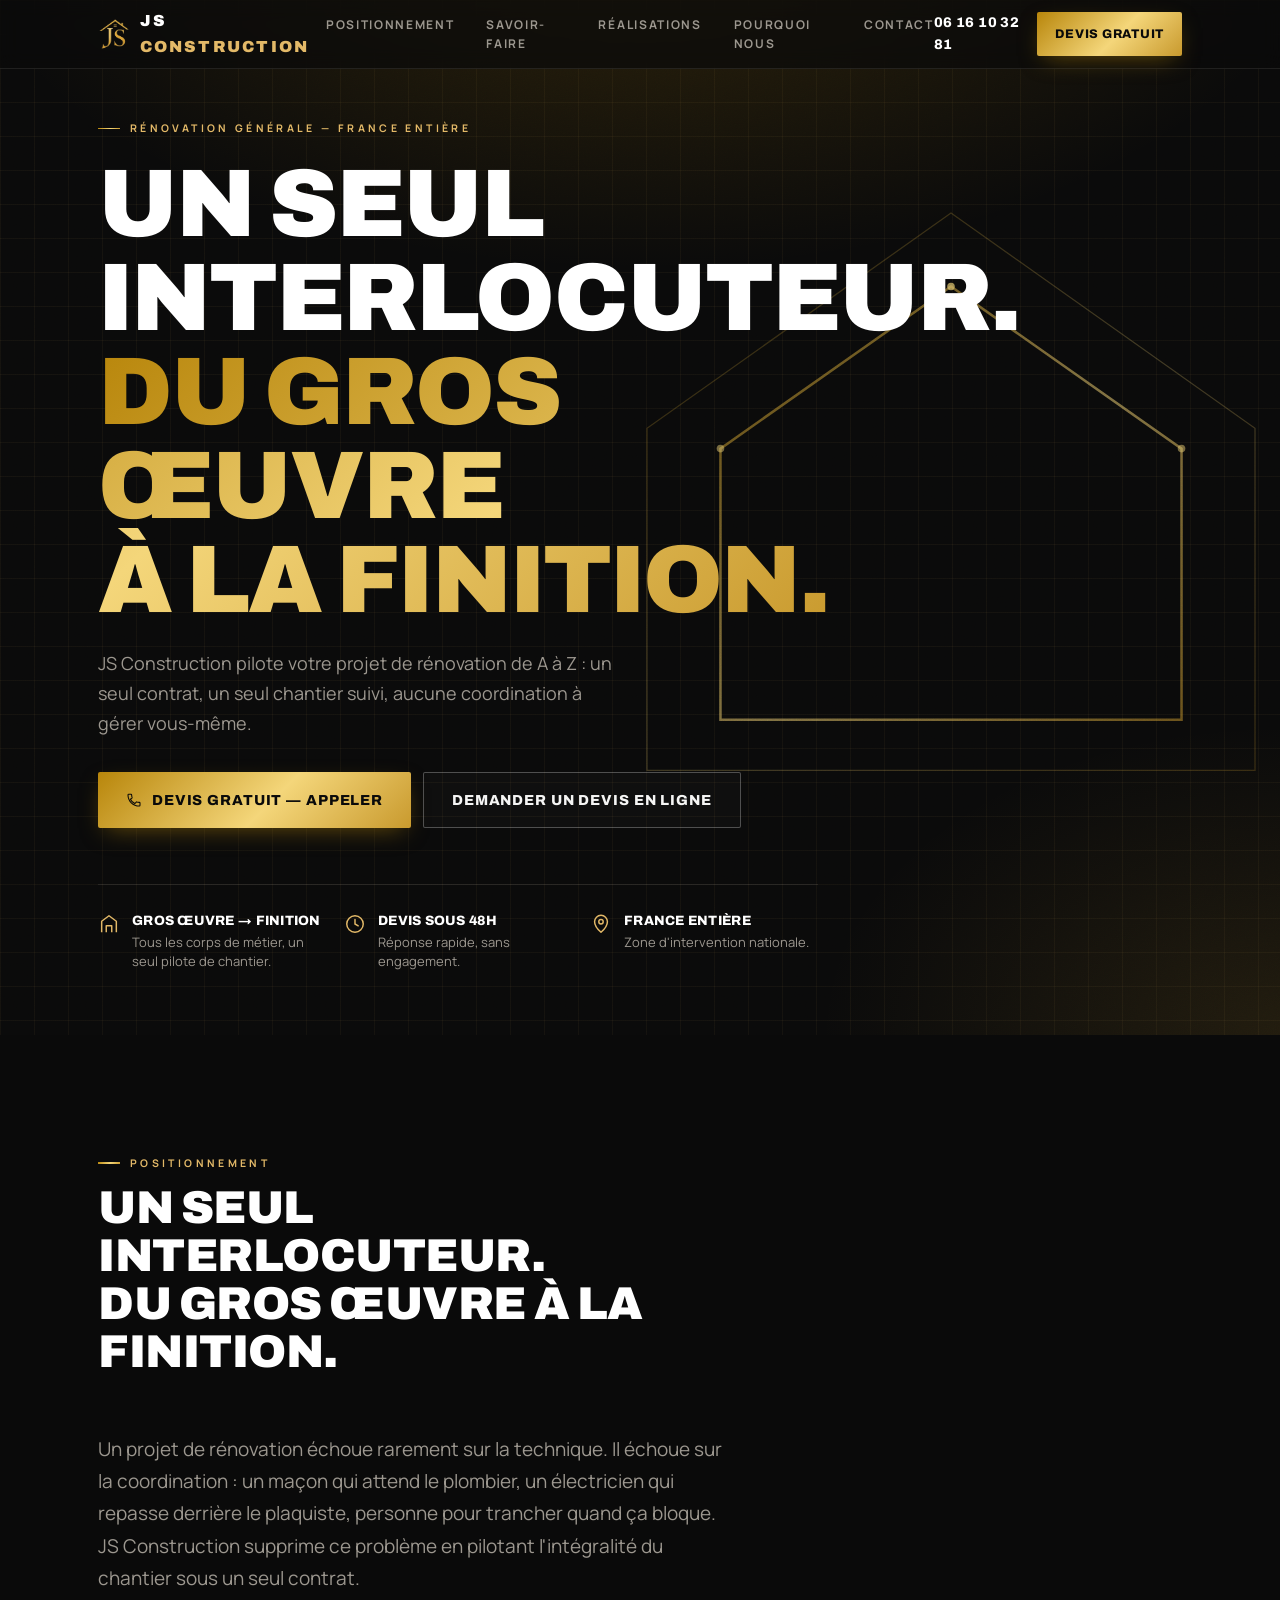
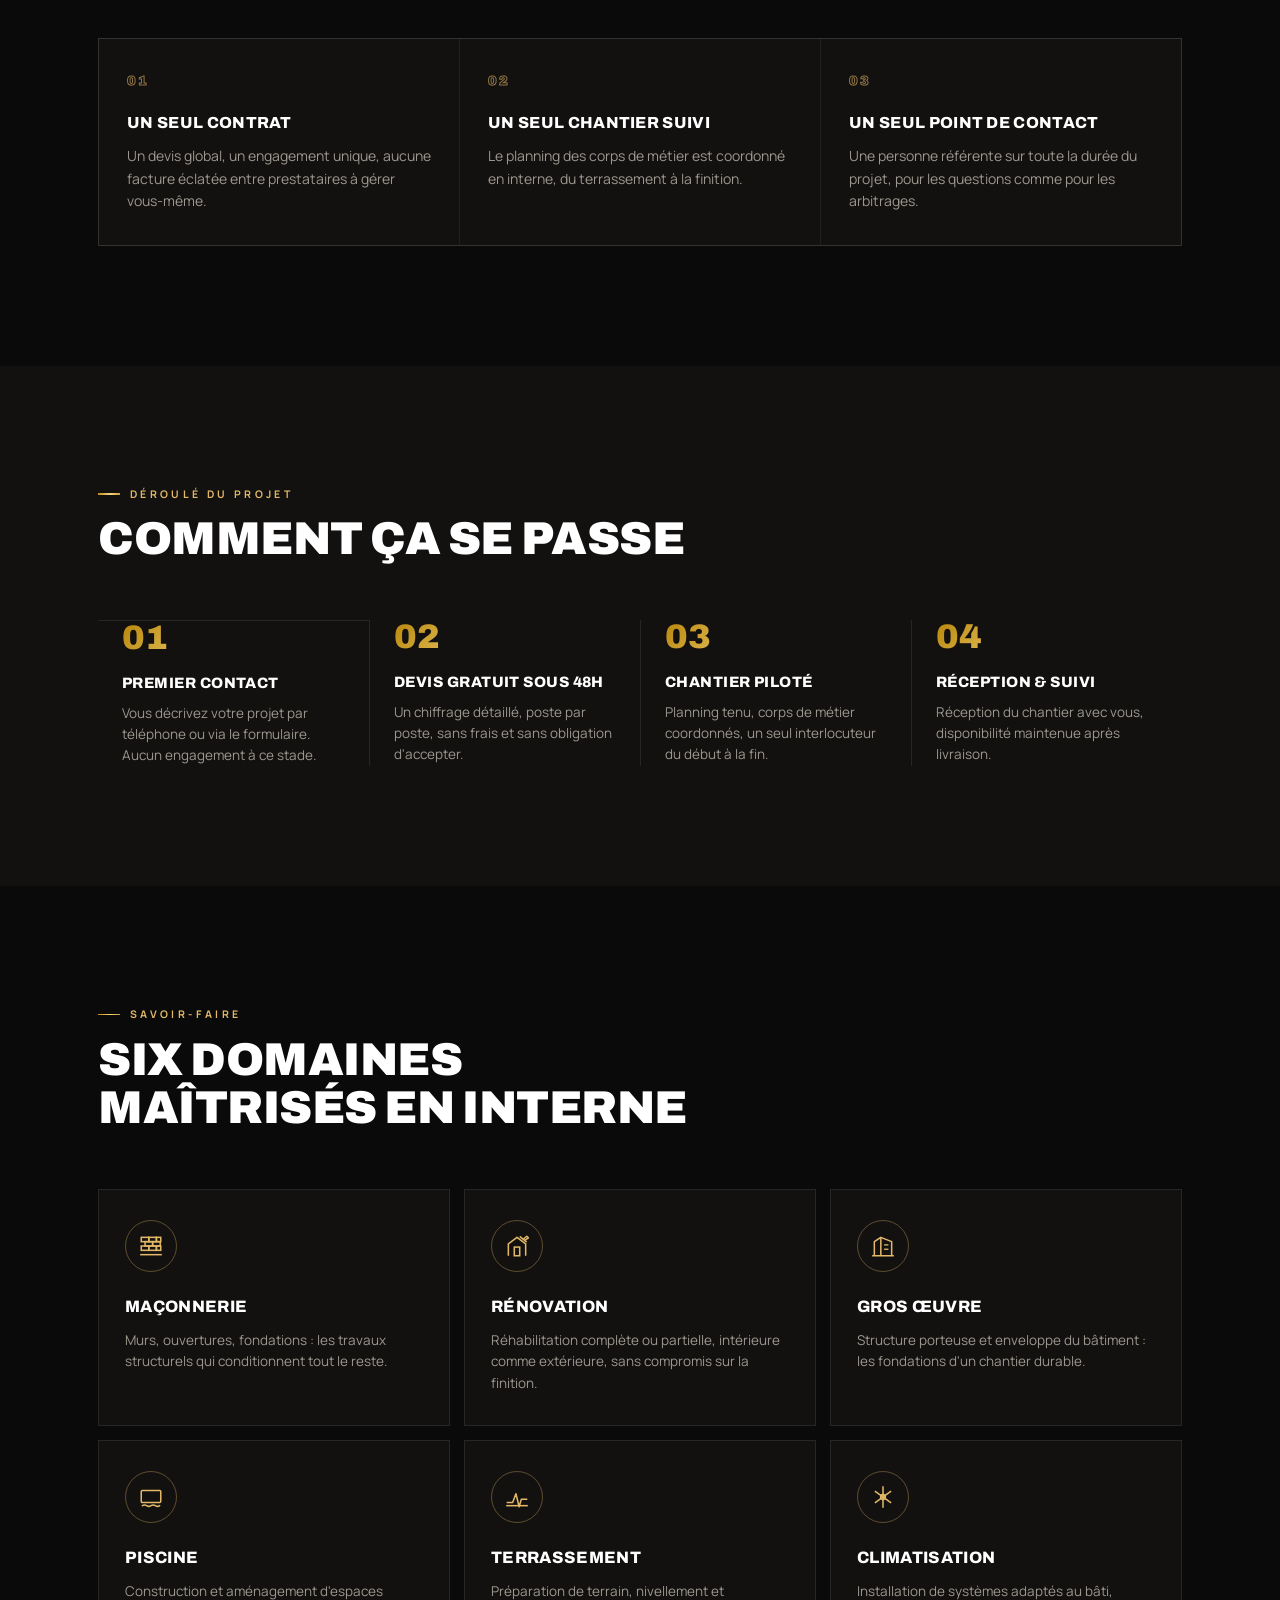
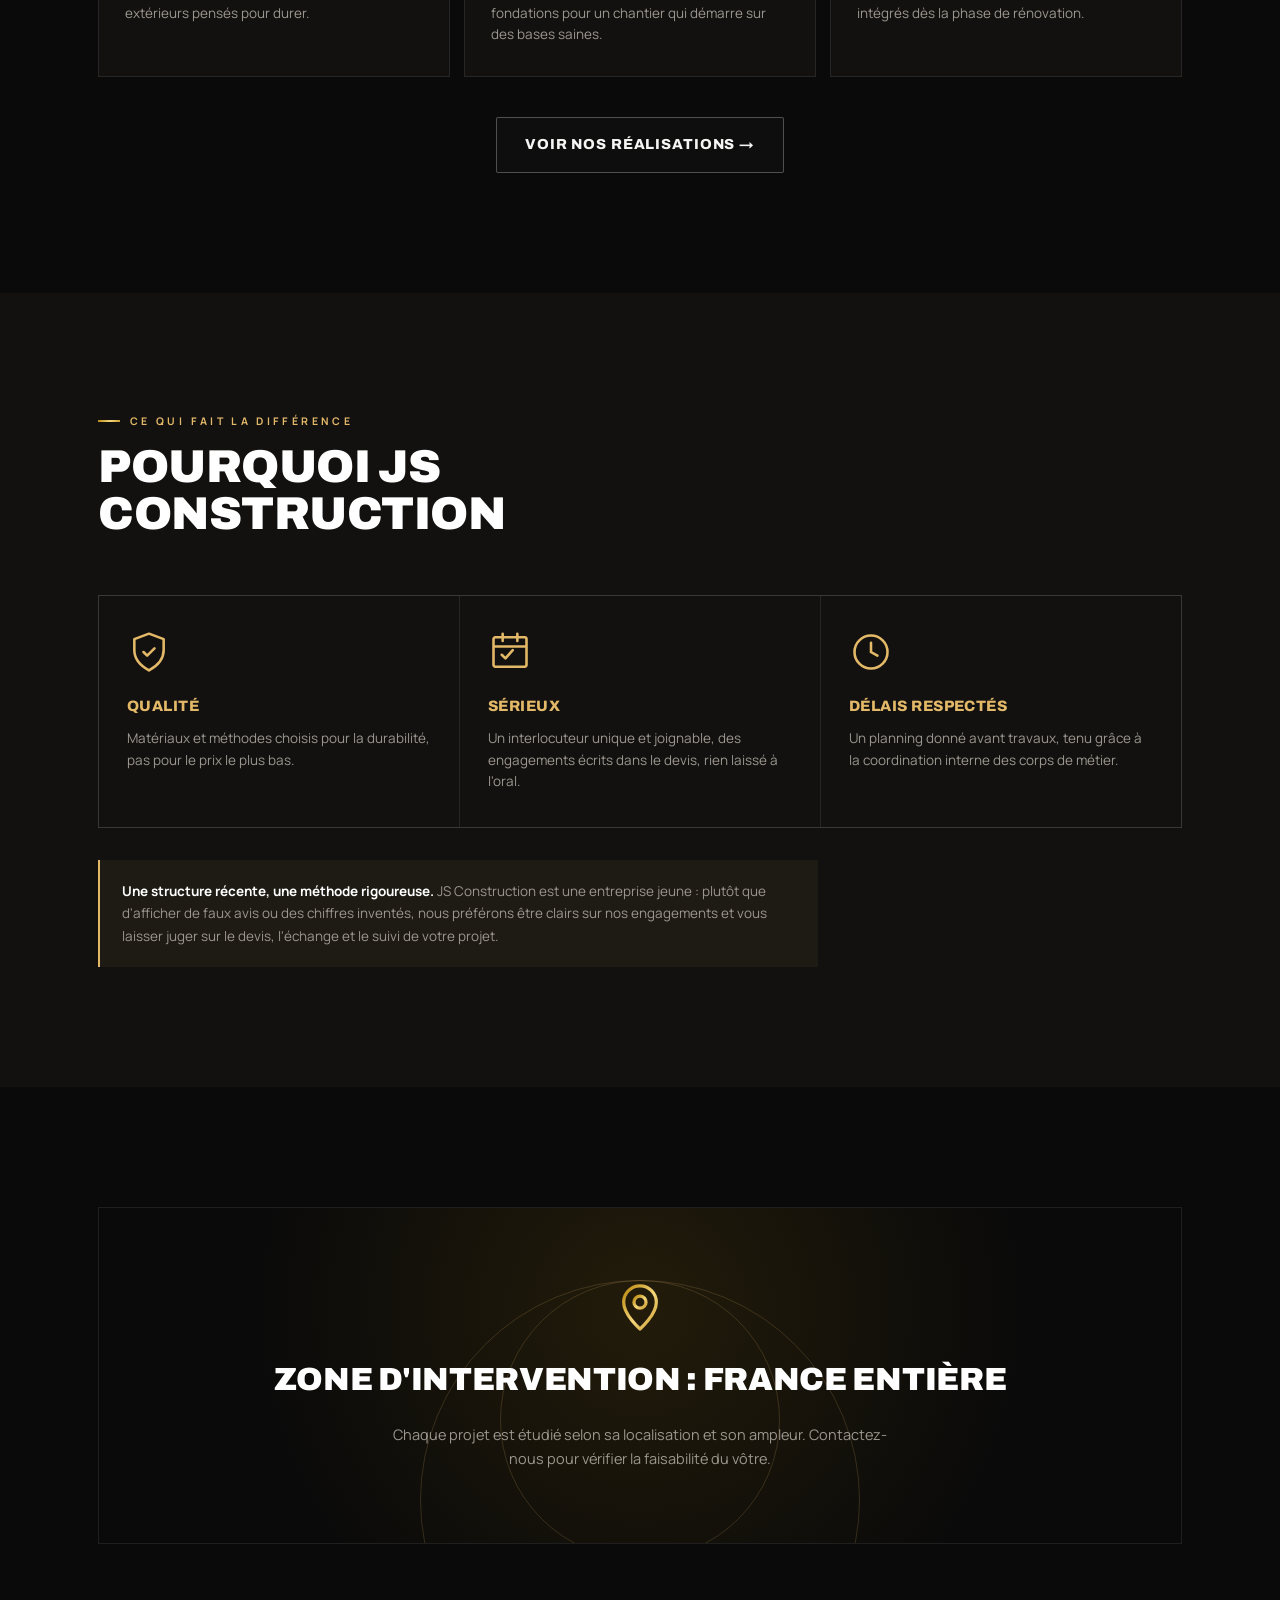
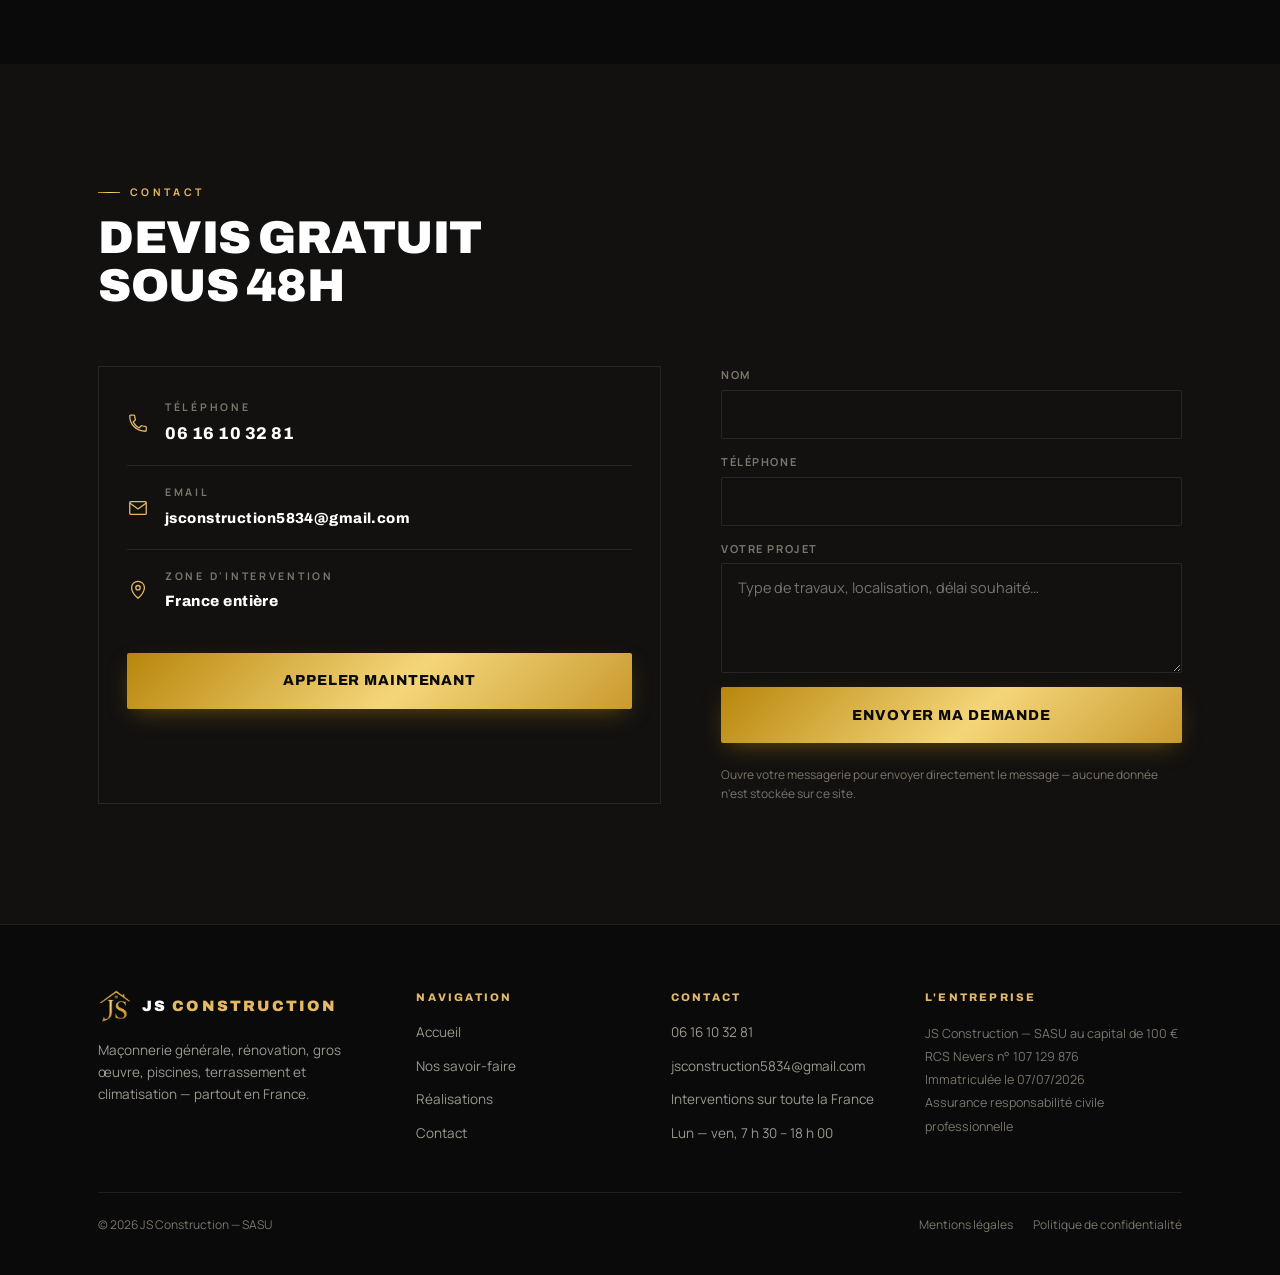
==== index.html @ 39d1bb4d "Landing page JS Construction (accueil, réalisations, mentions légales, confidentialité)" ====
<!DOCTYPE html>
<html lang="fr">
<head>
<meta charset="UTF-8">
<meta name="viewport" content="width=device-width, initial-scale=1, viewport-fit=cover">
<title>JS Construction — Un seul interlocuteur, du gros œuvre à la finition</title>
<meta name="description" content="JS Construction pilote votre projet de rénovation de A à Z : maçonnerie, gros œuvre, piscine, terrassement, climatisation. Devis gratuit, intervention partout en France.">
<link rel="icon" type="image/png" href="assets/logo.png">
<link rel="preconnect" href="https://fonts.googleapis.com">
<link rel="preconnect" href="https://fonts.gstatic.com" crossorigin>
<link href="https://fonts.googleapis.com/css2?family=Archivo:wght@500;600;700;800;900&family=Manrope:wght@400;500;600;700&display=swap" rel="stylesheet">
<link rel="stylesheet" href="assets/site.css">
<style>
/* ===== Hero ===== */
.hero{
  position:relative;
  min-height:100svh;
  display:flex;flex-direction:column;justify-content:center;
  padding-top:120px;padding-bottom:64px;
  overflow:hidden;
}
.hero::before{
  content:"";position:absolute;inset:0;
  background:
    radial-gradient(ellipse 90% 60% at 50% -10%, rgba(184,134,11,.22), transparent 60%),
    radial-gradient(ellipse 60% 50% at 100% 100%, rgba(201,154,46,.12), transparent 60%);
  pointer-events:none;
}
.hero-mark{
  position:absolute;top:50%;right:-8%;transform:translateY(-50%);
  width:640px;max-width:80vw;opacity:.9;pointer-events:none;
}
@media(min-width:1024px){.hero-mark{right:-4%;width:760px}}
.hero-content{position:relative;z-index:2}
.hero .eyebrow{margin-bottom:20px}
.hero h1{
  font-weight:900;
  font-size:clamp(38px,9.2vw,96px);
  line-height:.98;
  letter-spacing:-.02em;
  text-transform:uppercase;
  color:#fff;
  text-wrap:balance;
  max-width:820px;
}
.hero p.sub{
  margin-top:22px;max-width:520px;
  font-size:clamp(15px,2vw,18px);color:var(--muted);line-height:1.65;
}
.hero-ctas{display:flex;flex-direction:column;gap:12px;margin-top:34px;max-width:340px}
@media(min-width:560px){.hero-ctas{flex-direction:row;max-width:none}}
.trust-strip{
  margin-top:56px;display:grid;grid-template-columns:1fr;gap:18px;
  border-top:1px solid var(--line);padding-top:26px;max-width:720px;
}
@media(min-width:640px){.trust-strip{grid-template-columns:repeat(3,1fr)}}
.trust-item{display:flex;align-items:flex-start;gap:12px}
.trust-item svg{flex-shrink:0;width:22px;height:22px;margin-top:2px}
.trust-item div{font-size:13px;color:var(--muted);line-height:1.45}
.trust-item strong{display:block;font-family:'Archivo',sans-serif;font-size:13.5px;font-weight:800;letter-spacing:.02em;color:#fff;margin-bottom:2px;text-transform:uppercase}

/* ===== Positionnement ===== */
.pillars{display:grid;grid-template-columns:1fr;gap:1px;background:var(--line);border:1px solid var(--line)}
@media(min-width:800px){.pillars{grid-template-columns:repeat(3,1fr)}}
.pillar{background:var(--panel);padding:32px 28px}
.pillar .num{
  font-family:'Archivo',sans-serif;font-weight:900;font-size:13px;letter-spacing:.16em;
  color:transparent;-webkit-text-stroke:1px rgba(227,185,104,.6);margin-bottom:18px;display:block;
}
.pillar h3{font-size:16px;font-weight:800;letter-spacing:.02em;text-transform:uppercase;color:#fff;margin-bottom:10px}
.pillar p{font-size:14px;color:var(--muted);line-height:1.6}
.lede{font-size:clamp(16px,2.1vw,19px);color:var(--muted);max-width:640px;line-height:1.7;margin-bottom:44px}

/* ===== Process ===== */
.process{position:relative}
.process-list{display:grid;grid-template-columns:1fr;gap:0}
@media(min-width:900px){.process-list{grid-template-columns:repeat(4,1fr);gap:0}}
.process-step{
  position:relative;padding:28px 24px 28px 0;border-top:1px solid var(--line);
}
.process-step:first-child{border-top:1px solid var(--line)}
@media(min-width:900px){
  .process-step{border-top:none;border-left:1px solid var(--line);padding:0 24px}
  .process-step:first-child{border-left:none}
}
.process-step .step-num{
  font-family:'Archivo',sans-serif;font-weight:900;font-size:34px;
  background:var(--gradient-gold);-webkit-background-clip:text;background-clip:text;color:transparent;
  line-height:1;margin-bottom:16px;display:block;
}
.process-step h3{font-size:15px;font-weight:800;text-transform:uppercase;letter-spacing:.03em;color:#fff;margin-bottom:8px}
.process-step p{font-size:13.5px;color:var(--muted);line-height:1.55}

/* ===== Savoir-faire cards ===== */
.grid-sf{display:grid;grid-template-columns:1fr;gap:14px}
@media(min-width:640px){.grid-sf{grid-template-columns:repeat(2,1fr)}}
@media(min-width:1024px){.grid-sf{grid-template-columns:repeat(3,1fr)}}
.card-sf{
  background:var(--panel);border:1px solid var(--line);padding:30px 26px;
  transition:border-color .25s ease, transform .25s ease, background .25s ease;
}
.card-sf:hover{border-color:rgba(227,185,104,.45);background:var(--panel-2);transform:translateY(-3px)}
.card-sf .icon-wrap{
  width:52px;height:52px;border:1px solid rgba(227,185,104,.35);border-radius:50%;
  display:flex;align-items:center;justify-content:center;margin-bottom:22px;
}
.card-sf svg{width:26px;height:26px}
.card-sf h3{font-size:16.5px;font-weight:800;letter-spacing:.02em;text-transform:uppercase;color:#fff;margin-bottom:10px}
.card-sf p{font-size:13.5px;color:var(--muted);line-height:1.6}

/* ===== Réassurance ===== */
.reasons{display:grid;grid-template-columns:1fr;gap:1px;background:var(--line);border:1px solid var(--line)}
@media(min-width:760px){.reasons{grid-template-columns:repeat(3,1fr)}}
.reason{background:var(--panel);padding:34px 28px}
.reason .icon-wrap{width:44px;height:44px;margin-bottom:20px}
.reason svg{width:100%;height:100%}
.reason h3{font-size:15px;font-weight:800;letter-spacing:.03em;text-transform:uppercase;color:var(--gold-accent);margin-bottom:10px}
.reason p{font-size:13.5px;color:var(--muted);line-height:1.6}
.honesty-note{
  margin-top:32px;padding:20px 22px;border-left:2px solid var(--gold-accent);
  background:rgba(227,185,104,.05);font-size:13.5px;color:var(--muted);line-height:1.65;max-width:720px;
}
.honesty-note strong{color:#fff}

/* ===== Zone d'intervention ===== */
.zone{
  position:relative;border:1px solid var(--line);padding:48px 28px;text-align:center;
  display:flex;flex-direction:column;align-items:center;gap:18px;overflow:hidden;
}
@media(min-width:1024px){.zone{padding:72px 40px}}
.zone::before{
  content:"";position:absolute;inset:0;
  background:radial-gradient(circle at 50% 30%, rgba(184,134,11,.14), transparent 65%);
  pointer-events:none;
}
.zone-pin{position:relative;z-index:1;width:56px;height:56px}
.zone h3{
  position:relative;z-index:1;
  font-weight:900;font-size:clamp(22px,3.6vw,32px);text-transform:uppercase;letter-spacing:-.01em;color:#fff;
}
.zone p{position:relative;z-index:1;max-width:520px;color:var(--muted);font-size:14.5px;line-height:1.65}
.zone-ring{position:absolute;border:1px solid rgba(227,185,104,.18);border-radius:50%;pointer-events:none}

/* ===== Contact ===== */
.contact-wrap{display:grid;grid-template-columns:1fr;gap:40px}
@media(min-width:960px){.contact-wrap{grid-template-columns:1.1fr .9fr;gap:60px}}
.contact-card{background:var(--panel);border:1px solid var(--line);padding:32px 28px}
.contact-card .row{display:flex;align-items:center;gap:16px;padding:18px 0;border-top:1px solid var(--line)}
.contact-card .row:first-child{border-top:none;padding-top:0}
.contact-card .row svg{width:22px;height:22px;flex-shrink:0}
.contact-card .row .label{font-size:10.5px;font-weight:700;letter-spacing:.26em;text-transform:uppercase;color:var(--muted-2);margin-bottom:4px}
.contact-card .row .value{font-family:'Archivo',sans-serif;font-size:17px;font-weight:800;letter-spacing:.03em;color:#fff}
.contact-card .btn{margin-top:22px}

form.devis{display:flex;flex-direction:column;gap:14px}
form.devis label{font-size:11px;font-weight:700;letter-spacing:.14em;text-transform:uppercase;color:var(--muted-2);margin-bottom:6px;display:block}
form.devis input,form.devis textarea{
  width:100%;background:var(--panel);border:1px solid var(--line);color:#fff;
  padding:14px 16px;font-family:'Manrope',sans-serif;font-size:14.5px;border-radius:var(--radius);
  transition:border-color .2s ease;
}
form.devis input:focus,form.devis textarea:focus{outline:none;border-color:var(--gold-accent)}
form.devis textarea{resize:vertical;min-height:110px}
form.devis .field{display:flex;flex-direction:column}
.form-note{font-size:12px;color:var(--muted-2);margin-top:8px}

</style>
</head>
<body>

<!-- ===== Header ===== -->
<header>
  <div class="container header-inner">
    <a href="#accueil" class="brand">
      <img src="assets/logo.png" alt="Logo JS Construction">
      <span class="brand-word">JS <span>CONSTRUCTION</span></span>
    </a>
    <nav class="desktop-nav">
      <a href="#positionnement">Positionnement</a>
      <a href="#savoir-faire">Savoir-faire</a>
      <a href="realisations.html">Réalisations</a>
      <a href="#pourquoi">Pourquoi nous</a>
      <a href="#contact">Contact</a>
    </nav>
    <div class="header-cta">
      <a class="phone" href="tel:+33616103281">06 16 10 32 81</a>
      <a class="btn btn-primary" href="#contact">Devis gratuit</a>
    </div>
  </div>
</header>

<!-- ===== Hero ===== -->
<section class="hero blueprint-grid grain" id="accueil">
  <svg class="hero-mark" viewBox="0 0 600 600" fill="none" xmlns="http://www.w3.org/2000/svg" aria-hidden="true">
    <defs>
      <linearGradient id="heroGoldLine" x1="0" y1="0" x2="1" y2="1">
        <stop offset="0%" stop-color="#B8860B"/>
        <stop offset="55%" stop-color="#F4D67A"/>
        <stop offset="100%" stop-color="#C99A2E"/>
      </linearGradient>
    </defs>
    <path d="M300 118 L482 246 L482 460 L118 460 L118 246 Z" stroke="url(#heroGoldLine)" stroke-width="2" opacity=".55"/>
    <path d="M300 60 L540 230 L540 500 L60 500 L60 230 Z" stroke="url(#heroGoldLine)" stroke-width="1" opacity=".25"/>
    <line x1="300" y1="118" x2="300" y2="60" stroke="url(#heroGoldLine)" stroke-width="1" opacity=".3"/>
    <circle cx="300" cy="118" r="3" fill="#F4D67A" opacity=".7"/>
    <circle cx="482" cy="246" r="3" fill="#F4D67A" opacity=".5"/>
    <circle cx="118" cy="246" r="3" fill="#F4D67A" opacity=".5"/>
  </svg>

  <div class="container hero-content">
    <div class="eyebrow" data-reveal>Rénovation générale — France entière</div>
    <h1 data-reveal>Un seul<br>interlocuteur.<br><span class="gold-text">Du gros œuvre<br>à la finition.</span></h1>
    <p class="sub" data-reveal>JS Construction pilote votre projet de rénovation de A à Z : un seul contrat, un seul chantier suivi, aucune coordination à gérer vous-même.</p>

    <div class="hero-ctas" data-reveal>
      <a href="tel:+33616103281" class="btn btn-primary">
        <svg width="16" height="16" viewBox="0 0 24 24" fill="none"><path d="M6.6 10.8c1.4 2.8 3.8 5.2 6.6 6.6l2.2-2.2c.3-.3.7-.4 1-.2 1.1.4 2.3.6 3.6.6.6 0 1 .4 1 1V20c0 .6-.4 1-1 1C10.4 21 3 13.6 3 4.5c0-.6.4-1 1-1h3.5c.6 0 1 .4 1 1 0 1.3.2 2.5.6 3.6.1.4 0 .8-.2 1L6.6 10.8Z" stroke="#0A0A0A" stroke-width="1.6" stroke-linejoin="round"/></svg>
        Devis gratuit — Appeler
      </a>
      <a href="#contact" class="btn btn-outline">Demander un devis en ligne</a>
    </div>

    <div class="trust-strip">
      <div class="trust-item" data-reveal>
        <svg viewBox="0 0 24 24" fill="none"><path d="M4 21V9l8-6 8 6v12" stroke="#E3B968" stroke-width="1.6" stroke-linejoin="round"/><path d="M9 21v-7h6v7" stroke="#E3B968" stroke-width="1.6" stroke-linejoin="round"/></svg>
        <div><strong>Gros œuvre → finition</strong>Tous les corps de métier, un seul pilote de chantier.</div>
      </div>
      <div class="trust-item" data-reveal>
        <svg viewBox="0 0 24 24" fill="none"><circle cx="12" cy="12" r="9" stroke="#E3B968" stroke-width="1.6"/><path d="M12 7v5l3.5 2" stroke="#E3B968" stroke-width="1.6" stroke-linecap="round"/></svg>
        <div><strong>Devis sous 48h</strong>Réponse rapide, sans engagement.</div>
      </div>
      <div class="trust-item" data-reveal>
        <svg viewBox="0 0 24 24" fill="none"><path d="M12 21s7-6.1 7-11.5A7 7 0 0 0 5 9.5C5 14.9 12 21 12 21Z" stroke="#E3B968" stroke-width="1.6" stroke-linejoin="round"/><circle cx="12" cy="9.5" r="2.4" stroke="#E3B968" stroke-width="1.6"/></svg>
        <div><strong>France entière</strong>Zone d'intervention nationale.</div>
      </div>
    </div>
  </div>
</section>

<!-- ===== Positionnement ===== -->
<section class="section" id="positionnement">
  <div class="container">
    <div class="section-head" data-reveal>
      <div class="eyebrow">Positionnement</div>
      <h2>Un seul interlocuteur.<br>Du gros œuvre à la finition.</h2>
    </div>
    <p class="lede" data-reveal>Un projet de rénovation échoue rarement sur la technique. Il échoue sur la coordination : un maçon qui attend le plombier, un électricien qui repasse derrière le plaquiste, personne pour trancher quand ça bloque. JS Construction supprime ce problème en pilotant l'intégralité du chantier sous un seul contrat.</p>

    <div class="pillars" data-reveal>
      <div class="pillar">
        <span class="num">01</span>
        <h3>Un seul contrat</h3>
        <p>Un devis global, un engagement unique, aucune facture éclatée entre prestataires à gérer vous-même.</p>
      </div>
      <div class="pillar">
        <span class="num">02</span>
        <h3>Un seul chantier suivi</h3>
        <p>Le planning des corps de métier est coordonné en interne, du terrassement à la finition.</p>
      </div>
      <div class="pillar">
        <span class="num">03</span>
        <h3>Un seul point de contact</h3>
        <p>Une personne référente sur toute la durée du projet, pour les questions comme pour les arbitrages.</p>
      </div>
    </div>
  </div>
</section>

<!-- ===== Process ===== -->
<section class="section section-alt process" id="process">
  <div class="container">
    <div class="section-head" data-reveal>
      <div class="eyebrow">Déroulé du projet</div>
      <h2>Comment ça se passe</h2>
    </div>

    <div class="process-list">
      <div class="process-step" data-reveal>
        <span class="step-num">01</span>
        <h3>Premier contact</h3>
        <p>Vous décrivez votre projet par téléphone ou via le formulaire. Aucun engagement à ce stade.</p>
      </div>
      <div class="process-step" data-reveal>
        <span class="step-num">02</span>
        <h3>Devis gratuit sous 48h</h3>
        <p>Un chiffrage détaillé, poste par poste, sans frais et sans obligation d'accepter.</p>
      </div>
      <div class="process-step" data-reveal>
        <span class="step-num">03</span>
        <h3>Chantier piloté</h3>
        <p>Planning tenu, corps de métier coordonnés, un seul interlocuteur du début à la fin.</p>
      </div>
      <div class="process-step" data-reveal>
        <span class="step-num">04</span>
        <h3>Réception & suivi</h3>
        <p>Réception du chantier avec vous, disponibilité maintenue après livraison.</p>
      </div>
    </div>
  </div>
</section>

<!-- ===== Savoir-faire ===== -->
<section class="section" id="savoir-faire">
  <div class="container">
    <div class="section-head" data-reveal>
      <div class="eyebrow">Savoir-faire</div>
      <h2>Six domaines maîtrisés en interne</h2>
    </div>

    <div class="grid-sf">
      <div class="card-sf" data-reveal>
        <div class="icon-wrap">
          <svg viewBox="0 0 24 24" fill="none"><rect x="3" y="4" width="7" height="4" stroke="#E3B968" stroke-width="1.4"/><rect x="10" y="4" width="7" height="4" stroke="#E3B968" stroke-width="1.4"/><rect x="17" y="4" width="4" height="4" stroke="#E3B968" stroke-width="1.4"/><rect x="6.5" y="8" width="7" height="4" stroke="#E3B968" stroke-width="1.4"/><rect x="13.5" y="8" width="7" height="4" stroke="#E3B968" stroke-width="1.4"/><rect x="3" y="12" width="7" height="4" stroke="#E3B968" stroke-width="1.4"/><rect x="10" y="12" width="7" height="4" stroke="#E3B968" stroke-width="1.4"/><rect x="17" y="12" width="4" height="4" stroke="#E3B968" stroke-width="1.4"/><line x1="2" y1="20" x2="22" y2="20" stroke="#E3B968" stroke-width="1.4"/></svg>
        </div>
        <h3>Maçonnerie</h3>
        <p>Murs, ouvertures, fondations : les travaux structurels qui conditionnent tout le reste.</p>
      </div>

      <div class="card-sf" data-reveal>
        <div class="icon-wrap">
          <svg viewBox="0 0 24 24" fill="none"><path d="M4 21V10l8-6 8 6v11" stroke="#E3B968" stroke-width="1.4" stroke-linejoin="round"/><path d="M15 3.5 20.5 8" stroke="#E3B968" stroke-width="1.4" stroke-linecap="round"/><path d="M18 5.5 21 3l1.5 1.5-3 2" stroke="#E3B968" stroke-width="1.4" stroke-linejoin="round"/><rect x="9.5" y="13" width="5" height="8" stroke="#E3B968" stroke-width="1.4"/></svg>
        </div>
        <h3>Rénovation</h3>
        <p>Réhabilitation complète ou partielle, intérieure comme extérieure, sans compromis sur la finition.</p>
      </div>

      <div class="card-sf" data-reveal>
        <div class="icon-wrap">
          <svg viewBox="0 0 24 24" fill="none"><path d="M4 21V8l6-4 10 4v13" stroke="#E3B968" stroke-width="1.4" stroke-linejoin="round"/><line x1="10" y1="4" x2="10" y2="21" stroke="#E3B968" stroke-width="1.4"/><line x1="2" y1="21" x2="22" y2="21" stroke="#E3B968" stroke-width="1.4"/><line x1="13" y1="11" x2="17" y2="11" stroke="#E3B968" stroke-width="1.2"/><line x1="13" y1="15" x2="17" y2="15" stroke="#E3B968" stroke-width="1.2"/></svg>
        </div>
        <h3>Gros œuvre</h3>
        <p>Structure porteuse et enveloppe du bâtiment : les fondations d'un chantier durable.</p>
      </div>

      <div class="card-sf" data-reveal>
        <div class="icon-wrap">
          <svg viewBox="0 0 24 24" fill="none"><rect x="3" y="6" width="18" height="11" rx="1" stroke="#E3B968" stroke-width="1.4"/><path d="M4 20c1.5-1 2.5-1 4 0s2.5 1 4 0 2.5-1 4 0 2.5 1 4 0" stroke="#E3B968" stroke-width="1.4" stroke-linecap="round"/></svg>
        </div>
        <h3>Piscine</h3>
        <p>Construction et aménagement d'espaces extérieurs pensés pour durer.</p>
      </div>

      <div class="card-sf" data-reveal>
        <div class="icon-wrap">
          <svg viewBox="0 0 24 24" fill="none"><path d="M3 17h5l3-8 3 12 2-7h5" stroke="#E3B968" stroke-width="1.4" stroke-linejoin="round" stroke-linecap="round"/><line x1="2" y1="20" x2="22" y2="20" stroke="#E3B968" stroke-width="1.4"/></svg>
        </div>
        <h3>Terrassement</h3>
        <p>Préparation de terrain, nivellement et fondations pour un chantier qui démarre sur des bases saines.</p>
      </div>

      <div class="card-sf" data-reveal>
        <div class="icon-wrap">
          <svg viewBox="0 0 24 24" fill="none"><line x1="12" y1="2" x2="12" y2="22" stroke="#E3B968" stroke-width="1.4"/><line x1="4.5" y1="6.5" x2="19.5" y2="17.5" stroke="#E3B968" stroke-width="1.4"/><line x1="19.5" y1="6.5" x2="4.5" y2="17.5" stroke="#E3B968" stroke-width="1.4"/><circle cx="12" cy="12" r="2.2" stroke="#E3B968" stroke-width="1.4"/></svg>
        </div>
        <h3>Climatisation</h3>
        <p>Installation de systèmes adaptés au bâti, intégrés dès la phase de rénovation.</p>
      </div>
    </div>

    <div style="margin-top:40px;text-align:center" data-reveal>
      <a href="realisations.html" class="btn btn-outline">Voir nos réalisations →</a>
    </div>
  </div>
</section>

<!-- ===== Pourquoi nous ===== -->
<section class="section section-alt" id="pourquoi">
  <div class="container">
    <div class="section-head" data-reveal>
      <div class="eyebrow">Ce qui fait la différence</div>
      <h2>Pourquoi JS Construction</h2>
    </div>

    <div class="reasons" data-reveal>
      <div class="reason">
        <div class="icon-wrap">
          <svg viewBox="0 0 24 24" fill="none"><path d="M12 2 4 5v6c0 5 3.5 8.5 8 11 4.5-2.5 8-6 8-11V5l-8-3Z" stroke="#E3B968" stroke-width="1.4" stroke-linejoin="round"/><path d="M9 12l2 2 4-4" stroke="#E3B968" stroke-width="1.4" stroke-linecap="round" stroke-linejoin="round"/></svg>
        </div>
        <h3>Qualité</h3>
        <p>Matériaux et méthodes choisis pour la durabilité, pas pour le prix le plus bas.</p>
      </div>
      <div class="reason">
        <div class="icon-wrap">
          <svg viewBox="0 0 24 24" fill="none"><rect x="3" y="4" width="18" height="16" rx="1" stroke="#E3B968" stroke-width="1.4"/><path d="M3 9h18" stroke="#E3B968" stroke-width="1.4"/><path d="M8 2v4M16 2v4" stroke="#E3B968" stroke-width="1.4" stroke-linecap="round"/><path d="M7.5 13.5l2 2 4-4.5" stroke="#E3B968" stroke-width="1.4" stroke-linecap="round" stroke-linejoin="round"/></svg>
        </div>
        <h3>Sérieux</h3>
        <p>Un interlocuteur unique et joignable, des engagements écrits dans le devis, rien laissé à l'oral.</p>
      </div>
      <div class="reason">
        <div class="icon-wrap">
          <svg viewBox="0 0 24 24" fill="none"><circle cx="12" cy="12" r="9" stroke="#E3B968" stroke-width="1.4"/><path d="M12 7v5l3.5 2" stroke="#E3B968" stroke-width="1.4" stroke-linecap="round"/></svg>
        </div>
        <h3>Délais respectés</h3>
        <p>Un planning donné avant travaux, tenu grâce à la coordination interne des corps de métier.</p>
      </div>
    </div>

    <div class="honesty-note" data-reveal>
      <strong>Une structure récente, une méthode rigoureuse.</strong> JS Construction est une entreprise jeune : plutôt que d'afficher de faux avis ou des chiffres inventés, nous préférons être clairs sur nos engagements et vous laisser juger sur le devis, l'échange et le suivi de votre projet.
    </div>
  </div>
</section>

<!-- ===== Zone d'intervention ===== -->
<section class="section">
  <div class="container">
    <div class="zone" data-reveal>
      <div class="zone-ring" style="width:280px;height:280px"></div>
      <div class="zone-ring" style="width:440px;height:440px"></div>
      <svg class="zone-pin" viewBox="0 0 24 24" fill="none">
        <path d="M12 21s7-6.1 7-11.5A7 7 0 0 0 5 9.5C5 14.9 12 21 12 21Z" stroke="url(#zoneGrad)" stroke-width="1.4" stroke-linejoin="round"/>
        <circle cx="12" cy="9.5" r="2.6" stroke="url(#zoneGrad)" stroke-width="1.4"/>
        <defs>
          <linearGradient id="zoneGrad" x1="0" y1="0" x2="1" y2="1">
            <stop offset="0%" stop-color="#B8860B"/><stop offset="55%" stop-color="#F4D67A"/><stop offset="100%" stop-color="#C99A2E"/>
          </linearGradient>
        </defs>
      </svg>
      <h3>Zone d'intervention : France entière</h3>
      <p>Chaque projet est étudié selon sa localisation et son ampleur. Contactez-nous pour vérifier la faisabilité du vôtre.</p>
    </div>
  </div>
</section>

<!-- ===== Contact ===== -->
<section class="section section-alt" id="contact">
  <div class="container">
    <div class="section-head" data-reveal>
      <div class="eyebrow">Contact</div>
      <h2>Devis gratuit<br>sous 48h</h2>
    </div>

    <div class="contact-wrap">
      <div class="contact-card" data-reveal>
        <div class="row">
          <svg viewBox="0 0 24 24" fill="none"><path d="M6.6 10.8c1.4 2.8 3.8 5.2 6.6 6.6l2.2-2.2c.3-.3.7-.4 1-.2 1.1.4 2.3.6 3.6.6.6 0 1 .4 1 1V20c0 .6-.4 1-1 1C10.4 21 3 13.6 3 4.5c0-.6.4-1 1-1h3.5c.6 0 1 .4 1 1 0 1.3.2 2.5.6 3.6.1.4 0 .8-.2 1L6.6 10.8Z" stroke="#E3B968" stroke-width="1.4" stroke-linejoin="round"/></svg>
          <div>
            <div class="label">Téléphone</div>
            <a class="value" href="tel:+33616103281">06 16 10 32 81</a>
          </div>
        </div>
        <div class="row">
          <svg viewBox="0 0 24 24" fill="none"><rect x="3" y="5" width="18" height="14" rx="1" stroke="#E3B968" stroke-width="1.4"/><path d="M3 6.5l9 6.5 9-6.5" stroke="#E3B968" stroke-width="1.4" stroke-linejoin="round"/></svg>
          <div>
            <div class="label">Email</div>
            <a class="value" href="mailto:jsconstruction5834@gmail.com" style="font-size:14.5px;word-break:break-all">jsconstruction5834@gmail.com</a>
          </div>
        </div>
        <div class="row">
          <svg viewBox="0 0 24 24" fill="none"><path d="M12 21s7-6.1 7-11.5A7 7 0 0 0 5 9.5C5 14.9 12 21 12 21Z" stroke="#E3B968" stroke-width="1.4" stroke-linejoin="round"/><circle cx="12" cy="9.5" r="2.4" stroke="#E3B968" stroke-width="1.4"/></svg>
          <div>
            <div class="label">Zone d'intervention</div>
            <div class="value" style="font-size:15px">France entière</div>
          </div>
        </div>
        <a href="tel:+33616103281" class="btn btn-primary btn-block">Appeler maintenant</a>
      </div>

      <div data-reveal>
        <form class="devis" id="devisForm">
          <div class="field">
            <label for="nom">Nom</label>
            <input type="text" id="nom" name="nom" required>
          </div>
          <div class="field">
            <label for="tel">Téléphone</label>
            <input type="tel" id="tel" name="tel" required>
          </div>
          <div class="field">
            <label for="message">Votre projet</label>
            <textarea id="message" name="message" placeholder="Type de travaux, localisation, délai souhaité…" required></textarea>
          </div>
          <button type="submit" class="btn btn-primary btn-block">Envoyer ma demande</button>
          <p class="form-note">Ouvre votre messagerie pour envoyer directement le message — aucune donnée n'est stockée sur ce site.</p>
        </form>
      </div>
    </div>
  </div>
</section>

<!-- ===== Footer ===== -->
<footer>
  <div class="container">
    <div class="footer-grid">
      <div>
        <div class="footer-brand">
          <img src="assets/logo.png" alt="Logo JS Construction">
          <span class="brand-word">JS <span>CONSTRUCTION</span></span>
        </div>
        <p class="footer-desc">Maçonnerie générale, rénovation, gros œuvre, piscines, terrassement et climatisation — partout en France.</p>
      </div>

      <div>
        <div class="footer-col-title">Navigation</div>
        <div class="footer-col">
          <a href="#accueil">Accueil</a>
          <a href="#savoir-faire">Nos savoir-faire</a>
          <a href="realisations.html">Réalisations</a>
          <a href="#contact">Contact</a>
        </div>
      </div>

      <div>
        <div class="footer-col-title">Contact</div>
        <div class="footer-col">
          <a href="tel:+33616103281">06 16 10 32 81</a>
          <a href="mailto:jsconstruction5834@gmail.com">jsconstruction5834@gmail.com</a>
          <div class="footer-line">Interventions sur toute la France</div>
          <div class="footer-line">Lun — ven, 7 h 30 – 18 h 00</div>
        </div>
      </div>

      <div>
        <div class="footer-col-title">L'entreprise</div>
        <div class="footer-legal">
          JS Construction — SASU au capital de 100 €<br>
          RCS Nevers n° 107 129 876<br>
          Immatriculée le 07/07/2026<br>
          Assurance responsabilité civile professionnelle
        </div>
      </div>
    </div>

    <div class="footer-bottom">
      <div class="footer-copy">© <span id="year"></span> JS Construction — SASU</div>
      <div class="footer-bottom-links">
        <a href="mentions-legales.html">Mentions légales</a>
        <a href="confidentialite.html">Politique de confidentialité</a>
      </div>
    </div>
  </div>
</footer>

<!-- ===== Mobile sticky CTA ===== -->
<div class="mobile-cta-bar" id="mobileCta">
  <a href="tel:+33616103281" class="btn btn-primary">Appeler</a>
  <a href="#contact" class="btn btn-outline">Devis gratuit</a>
</div>

<script src="assets/site.js"></script>
<script>
// Devis form -> mailto (static page, no backend)
var form = document.getElementById('devisForm');
if (form) {
  form.addEventListener('submit', function(ev){
    ev.preventDefault();
    var nom = encodeURIComponent(document.getElementById('nom').value);
    var tel = encodeURIComponent(document.getElementById('tel').value);
    var msg = encodeURIComponent(document.getElementById('message').value);
    var subject = encodeURIComponent('Demande de devis - ' + document.getElementById('nom').value);
    var body = 'Nom: ' + nom + '%0D%0ATéléphone: ' + tel + '%0D%0A%0D%0A' + msg;
    window.location.href = 'mailto:jsconstruction5834@gmail.com?subject=' + subject + '&body=' + body;
  });
}
</script>
</body>
</html>
---- assets/site.css ----
/* ===== Reset & tokens ===== */
*,*::before,*::after{box-sizing:border-box;margin:0;padding:0}
:root{
  --black:#0A0A0A;
  --panel:#131110;
  --panel-2:#181513;
  --line:rgba(245,245,244,.09);
  --white:#F5F5F4;
  --muted:#9C978F;
  --muted-2:#7A756D;
  --gold-1:#B8860B;
  --gold-2:#F4D67A;
  --gold-3:#C99A2E;
  --gold-accent:#E3B968;
  --gradient-gold:linear-gradient(135deg,var(--gold-1),var(--gold-2) 55%,var(--gold-3));
  --container:1180px;
  --radius:2px;
}
html{scroll-behavior:smooth}
body{
  background:var(--black);
  color:var(--white);
  font-family:'Manrope',Helvetica,Arial,sans-serif;
  font-size:16px;
  line-height:1.6;
  min-height:100vh;
  overflow-x:hidden;
  -webkit-font-smoothing:antialiased;
}
h1,h2,h3,.title-font{font-family:'Archivo',Helvetica,sans-serif}
a{color:inherit;text-decoration:none}
img{max-width:100%;display:block}
button{font-family:inherit;border:none;background:none;cursor:pointer}
.container{width:100%;max-width:var(--container);margin:0 auto;padding:0 20px}
@media(min-width:640px){.container{padding:0 32px}}
@media(min-width:1024px){.container{padding:0 48px}}

.gold-text{
  background:var(--gradient-gold);
  -webkit-background-clip:text;background-clip:text;color:transparent;
}
.eyebrow{
  display:flex;align-items:center;gap:10px;
  font-size:10.5px;font-weight:700;letter-spacing:.32em;text-transform:uppercase;color:var(--gold-accent);
}
.eyebrow::before{content:"";width:22px;height:1.5px;background:var(--gradient-gold);flex-shrink:0}

.section{padding:72px 0}
@media(min-width:1024px){.section{padding:120px 0}}
.section-head{max-width:640px;margin-bottom:40px}
@media(min-width:1024px){.section-head{margin-bottom:56px}}
.section-head h2{
  margin-top:14px;
  font-weight:900;
  font-size:clamp(28px,5.4vw,46px);
  line-height:1.04;
  letter-spacing:-.01em;
  text-transform:uppercase;
  color:#FFFFFF;
}
.lede{font-size:clamp(16px,2.1vw,19px);color:var(--muted);max-width:640px;line-height:1.7;margin-bottom:44px}

/* ===== Blueprint texture helpers ===== */
.blueprint-grid{
  background-image:
    linear-gradient(rgba(227,185,104,.05) 1px, transparent 1px),
    linear-gradient(90deg, rgba(227,185,104,.05) 1px, transparent 1px);
  background-size:34px 34px;
}
.grain{position:relative}
.grain::after{
  content:"";position:absolute;inset:0;pointer-events:none;opacity:.5;mix-blend-mode:overlay;
  background-image:url("data:image/svg+xml,%3Csvg xmlns='http://www.w3.org/2000/svg' width='120' height='120'%3E%3Cfilter id='n'%3E%3CfeTurbulence type='fractalNoise' baseFrequency='0.9' numOctaves='2' stitchTiles='stitch'/%3E%3C/filter%3E%3Crect width='100%25' height='100%25' filter='url(%23n)' opacity='0.35'/%3E%3C/svg%3E");
}

/* ===== Buttons ===== */
.btn{
  display:inline-flex;align-items:center;justify-content:center;gap:10px;
  min-height:56px;padding:0 28px;
  font-family:'Archivo',Helvetica,sans-serif;font-size:14.5px;font-weight:800;
  letter-spacing:.06em;text-transform:uppercase;
  border-radius:var(--radius);
  transition:transform .2s ease, box-shadow .2s ease, background .2s ease, color .2s ease, border-color .2s ease;
  white-space:nowrap;
}
.btn-primary{
  background:var(--gradient-gold);color:#0A0A0A;
  box-shadow:0 8px 24px -8px rgba(184,134,11,.55);
}
.btn-primary:hover{transform:translateY(-2px);box-shadow:0 12px 28px -8px rgba(184,134,11,.7)}
.btn-outline{
  border:1px solid rgba(245,245,244,.28);color:var(--white);background:rgba(245,245,244,.02);
}
.btn-outline:hover{border-color:var(--gold-accent);color:var(--gold-accent)}
.btn-block{width:100%}

/* ===== Header ===== */
header{
  position:fixed;top:0;left:0;right:0;z-index:100;
  background:rgba(10,10,10,.72);backdrop-filter:blur(10px);
  border-bottom:1px solid var(--line);
}
.header-inner{display:flex;align-items:center;justify-content:space-between;min-height:68px}
.brand{display:flex;align-items:center;gap:10px}
.brand img{width:32px;height:32px;object-fit:contain}
.brand-word{font-family:'Archivo',Helvetica,sans-serif;font-weight:900;font-size:16px;letter-spacing:.14em;color:#fff}
.brand-word span{color:var(--gold-accent)}
nav.desktop-nav{display:none}
@media(min-width:960px){
  nav.desktop-nav{display:flex;gap:32px}
  nav.desktop-nav a{
    font-size:12px;font-weight:700;letter-spacing:.14em;text-transform:uppercase;color:var(--muted);
    transition:color .2s ease;
  }
  nav.desktop-nav a:hover,nav.desktop-nav a.active{color:var(--gold-accent)}
}
.header-cta{display:flex;align-items:center;gap:14px}
.header-cta a.phone{
  display:none;
  font-family:'Archivo',Helvetica,sans-serif;font-weight:800;font-size:14px;letter-spacing:.03em;color:#fff;
}
@media(min-width:640px){.header-cta a.phone{display:inline}}
.header-cta .btn{min-height:44px;padding:0 18px;font-size:12.5px}

/* ===== Page header (sub-pages) ===== */
.page-header{
  position:relative;padding:150px 0 56px;overflow:hidden;
}
@media(min-width:1024px){.page-header{padding:190px 0 72px}}
.page-header::before{
  content:"";position:absolute;inset:0;
  background:radial-gradient(ellipse 80% 60% at 50% -10%, rgba(184,134,11,.18), transparent 60%);
  pointer-events:none;
}
.page-header h1{
  position:relative;z-index:1;
  font-weight:900;text-transform:uppercase;letter-spacing:-.02em;
  font-size:clamp(34px,6.4vw,64px);line-height:1;color:#fff;margin-top:14px;
}
.page-header p{position:relative;z-index:1;margin-top:18px;max-width:520px;color:var(--muted);font-size:15px;line-height:1.6}

/* ===== Footer ===== */
footer{border-top:1px solid var(--line);padding:56px 0 116px}
@media(min-width:960px){footer{padding:64px 0 40px}}

.footer-grid{display:grid;grid-template-columns:1fr;gap:36px;padding-bottom:36px}
@media(min-width:640px){.footer-grid{grid-template-columns:repeat(2,1fr)}}
@media(min-width:1024px){.footer-grid{grid-template-columns:1.3fr 1fr 1fr 1.2fr;gap:40px}}

.footer-brand{display:flex;align-items:center;gap:10px}
.footer-brand img{width:34px;height:34px}
.footer-brand .brand-word{font-size:15px}
.footer-desc{margin-top:16px;font-size:13.5px;color:var(--muted);line-height:1.65;max-width:300px}

.footer-col-title{
  font-family:'Archivo',sans-serif;font-size:11px;font-weight:800;letter-spacing:.2em;
  text-transform:uppercase;color:var(--gold-accent);margin-bottom:16px;
}
.footer-col a,.footer-col .footer-line{
  display:block;font-size:13.5px;color:var(--muted);margin-bottom:12px;transition:color .2s ease;
}
.footer-col a:hover{color:var(--gold-accent)}
.footer-legal{font-size:12.5px;color:var(--muted-2);line-height:1.85}

.footer-bottom{
  border-top:1px solid var(--line);padding-top:22px;
  display:flex;flex-direction:column;gap:8px;
}
@media(min-width:760px){.footer-bottom{flex-direction:row;align-items:center;justify-content:space-between}}
.footer-copy{font-size:12px;color:var(--muted-2)}
.footer-bottom-links{display:flex;gap:20px;font-size:12px;color:var(--muted-2)}
.footer-bottom-links a{transition:color .2s ease}
.footer-bottom-links a:hover{color:var(--gold-accent)}

/* ===== Mobile sticky CTA bar ===== */
.mobile-cta-bar{
  position:fixed;left:0;right:0;bottom:0;z-index:90;
  display:flex;gap:10px;padding:12px 16px calc(12px + env(safe-area-inset-bottom));
  background:rgba(10,10,10,.9);backdrop-filter:blur(10px);
  border-top:1px solid var(--line);
  transform:translateY(100%);transition:transform .3s ease;
}
.mobile-cta-bar.visible{transform:translateY(0)}
@media(min-width:960px){.mobile-cta-bar{display:none}}
.mobile-cta-bar .btn{flex:1;min-height:50px;font-size:12.5px}

/* ===== Reveal on scroll ===== */
[data-reveal]{opacity:0;transform:translateY(18px);transition:opacity .7s ease, transform .7s ease}
[data-reveal].is-visible{opacity:1;transform:translateY(0)}

/* ===== utility ===== */
.section-alt{background:var(--panel)}
.divider-line{height:1px;background:var(--line)}

/* ===== Legal pages (mentions légales / confidentialité) ===== */
.legal-content{max-width:800px}
.legal-card{border:1px solid var(--line);background:var(--panel);padding:clamp(22px,3vw,32px);display:flex;flex-direction:column;gap:14px;margin-bottom:14px}
.legal-card h2{font-family:'Archivo',sans-serif;font-size:15px;font-weight:900;letter-spacing:.12em;text-transform:uppercase;color:var(--gold-accent)}
.legal-card p{font-size:14.5px;line-height:1.7;color:var(--muted)}
.legal-row{display:flex;flex-wrap:wrap;gap:6px 14px;font-size:14.5px}
.legal-row .k{font-size:11px;font-weight:700;letter-spacing:.14em;text-transform:uppercase;color:var(--muted-2);min-width:180px}
.legal-row .v{color:#fff}
.legal-callout{padding:14px 16px;border:1px dashed rgba(227,185,104,.5);background:rgba(227,185,104,.06);font-size:13.5px;line-height:1.6;color:var(--gold-accent)}
.legal-actions{margin-top:22px;display:flex;gap:12px;flex-wrap:wrap}
.legal-link-btn{
  min-height:50px;padding:0 22px;display:inline-flex;align-items:center;
  font-family:'Archivo',sans-serif;font-size:12px;font-weight:700;letter-spacing:.1em;text-transform:uppercase;
  border:1px solid rgba(227,185,104,.4);color:var(--gold-accent);transition:background .2s ease;
}
.legal-link-btn:hover{background:rgba(227,185,104,.1)}
.legal-link-btn.muted{border-color:var(--line);color:var(--muted)}
.legal-link-btn.muted:hover{border-color:var(--gold-accent);color:var(--gold-accent)}
.legal-contact{min-height:50px;padding:14px 20px;display:inline-flex;align-items:center;border:1px solid rgba(227,185,104,.35);color:#fff;font-size:14.5px;font-weight:600;overflow-wrap:anywhere;transition:border-color .2s ease}
.legal-contact:hover{border-color:var(--gold-accent)}
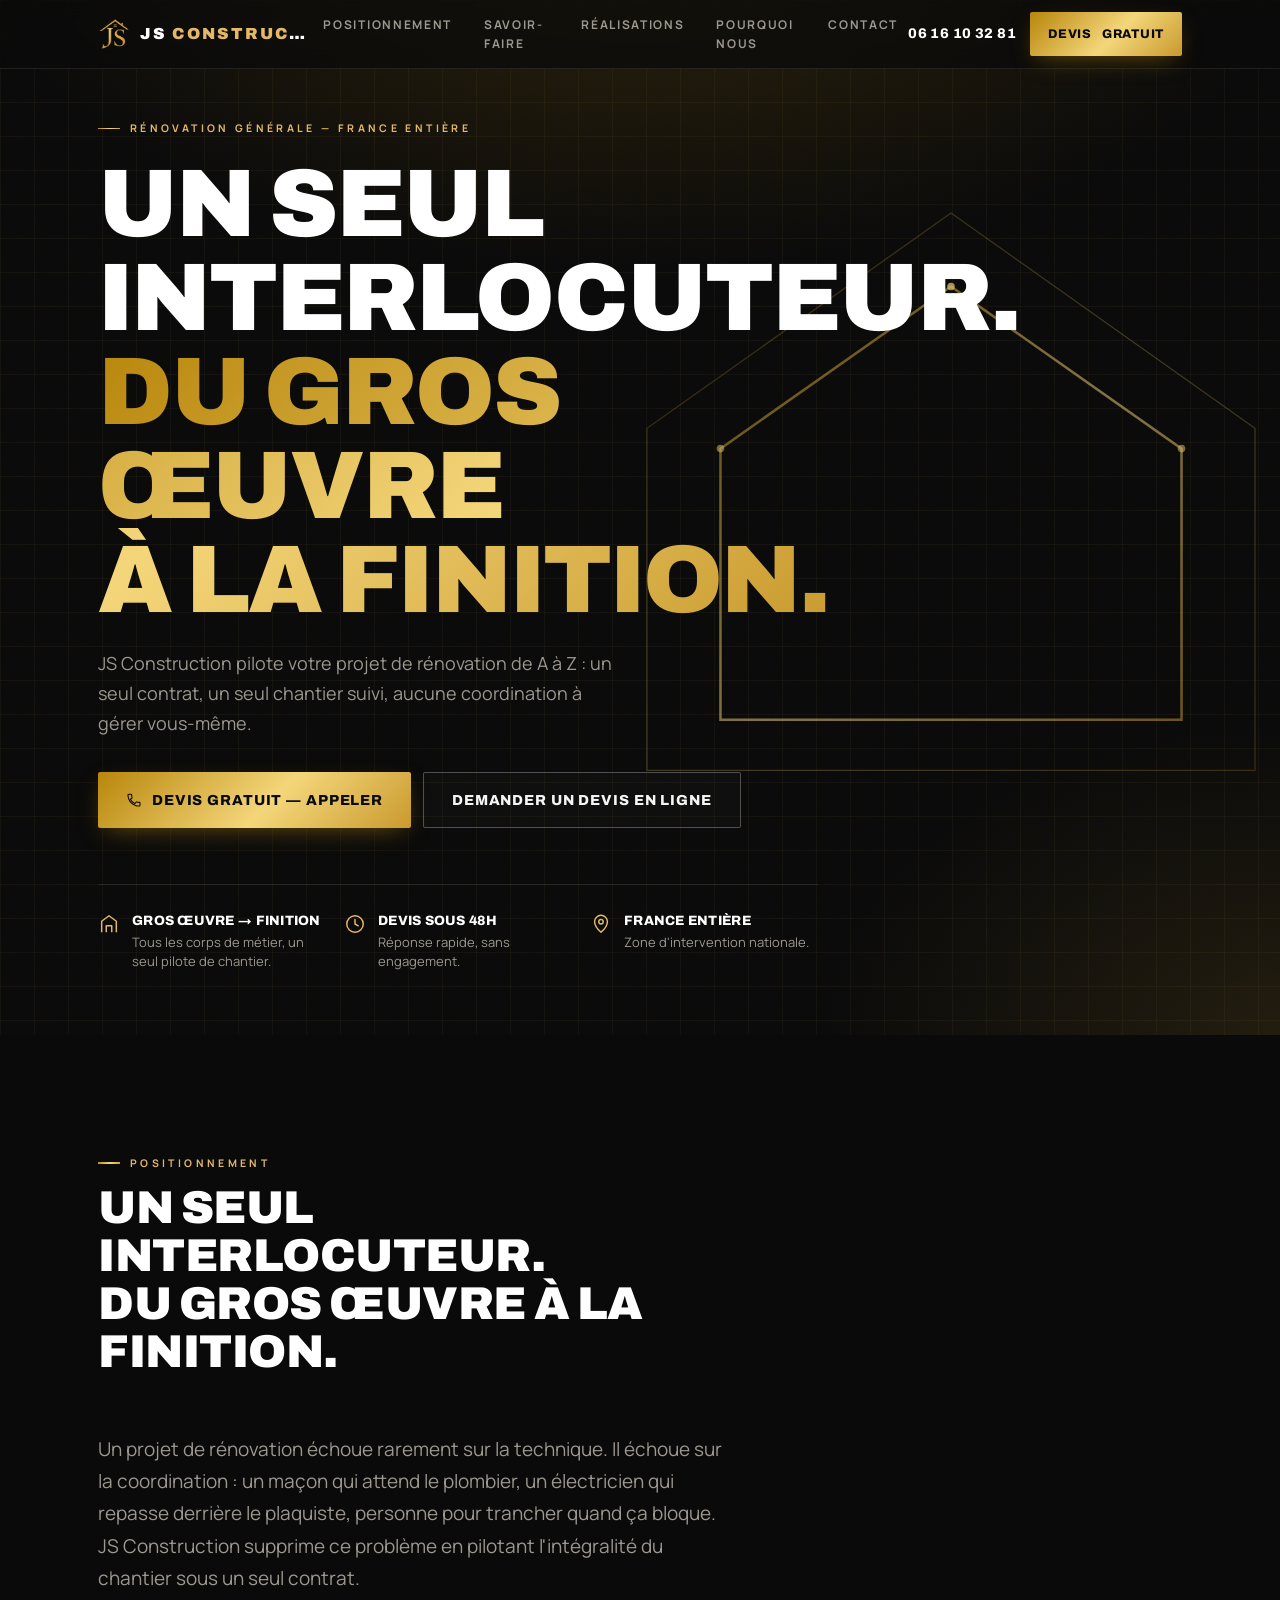
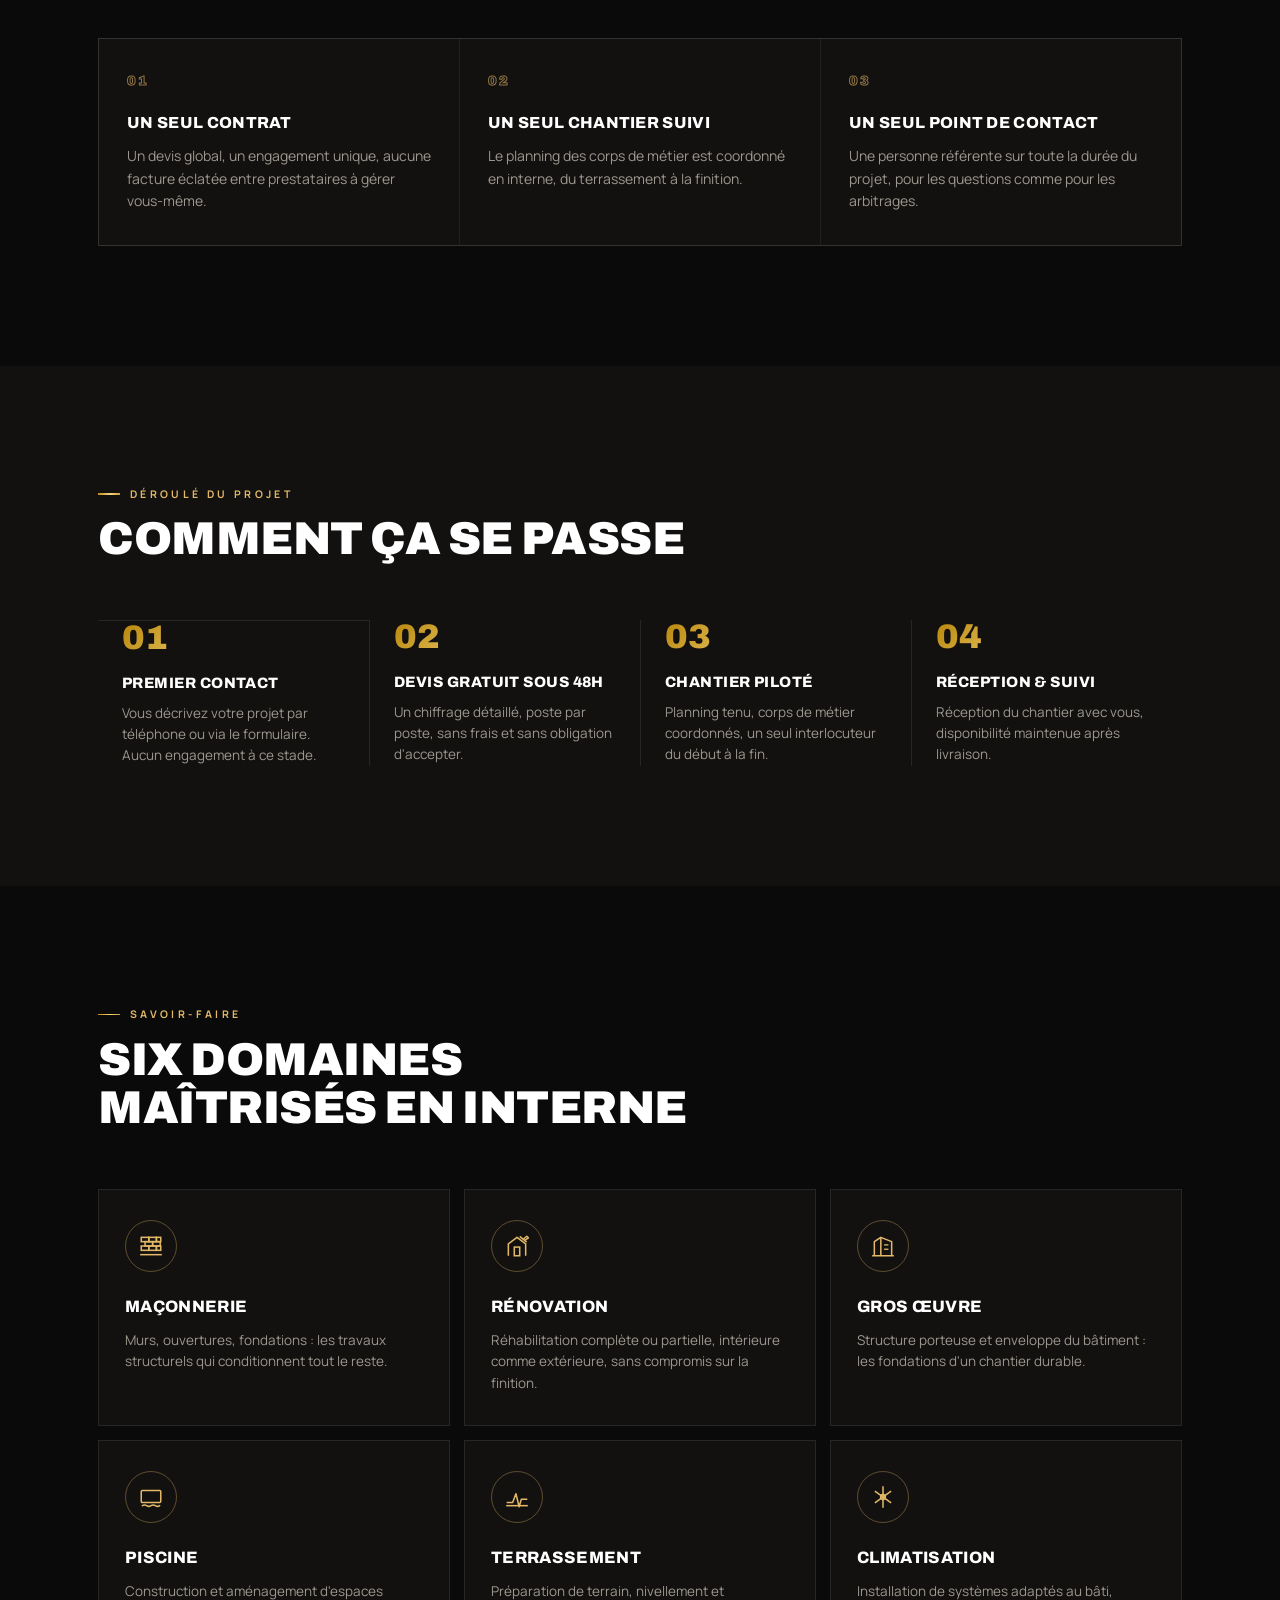
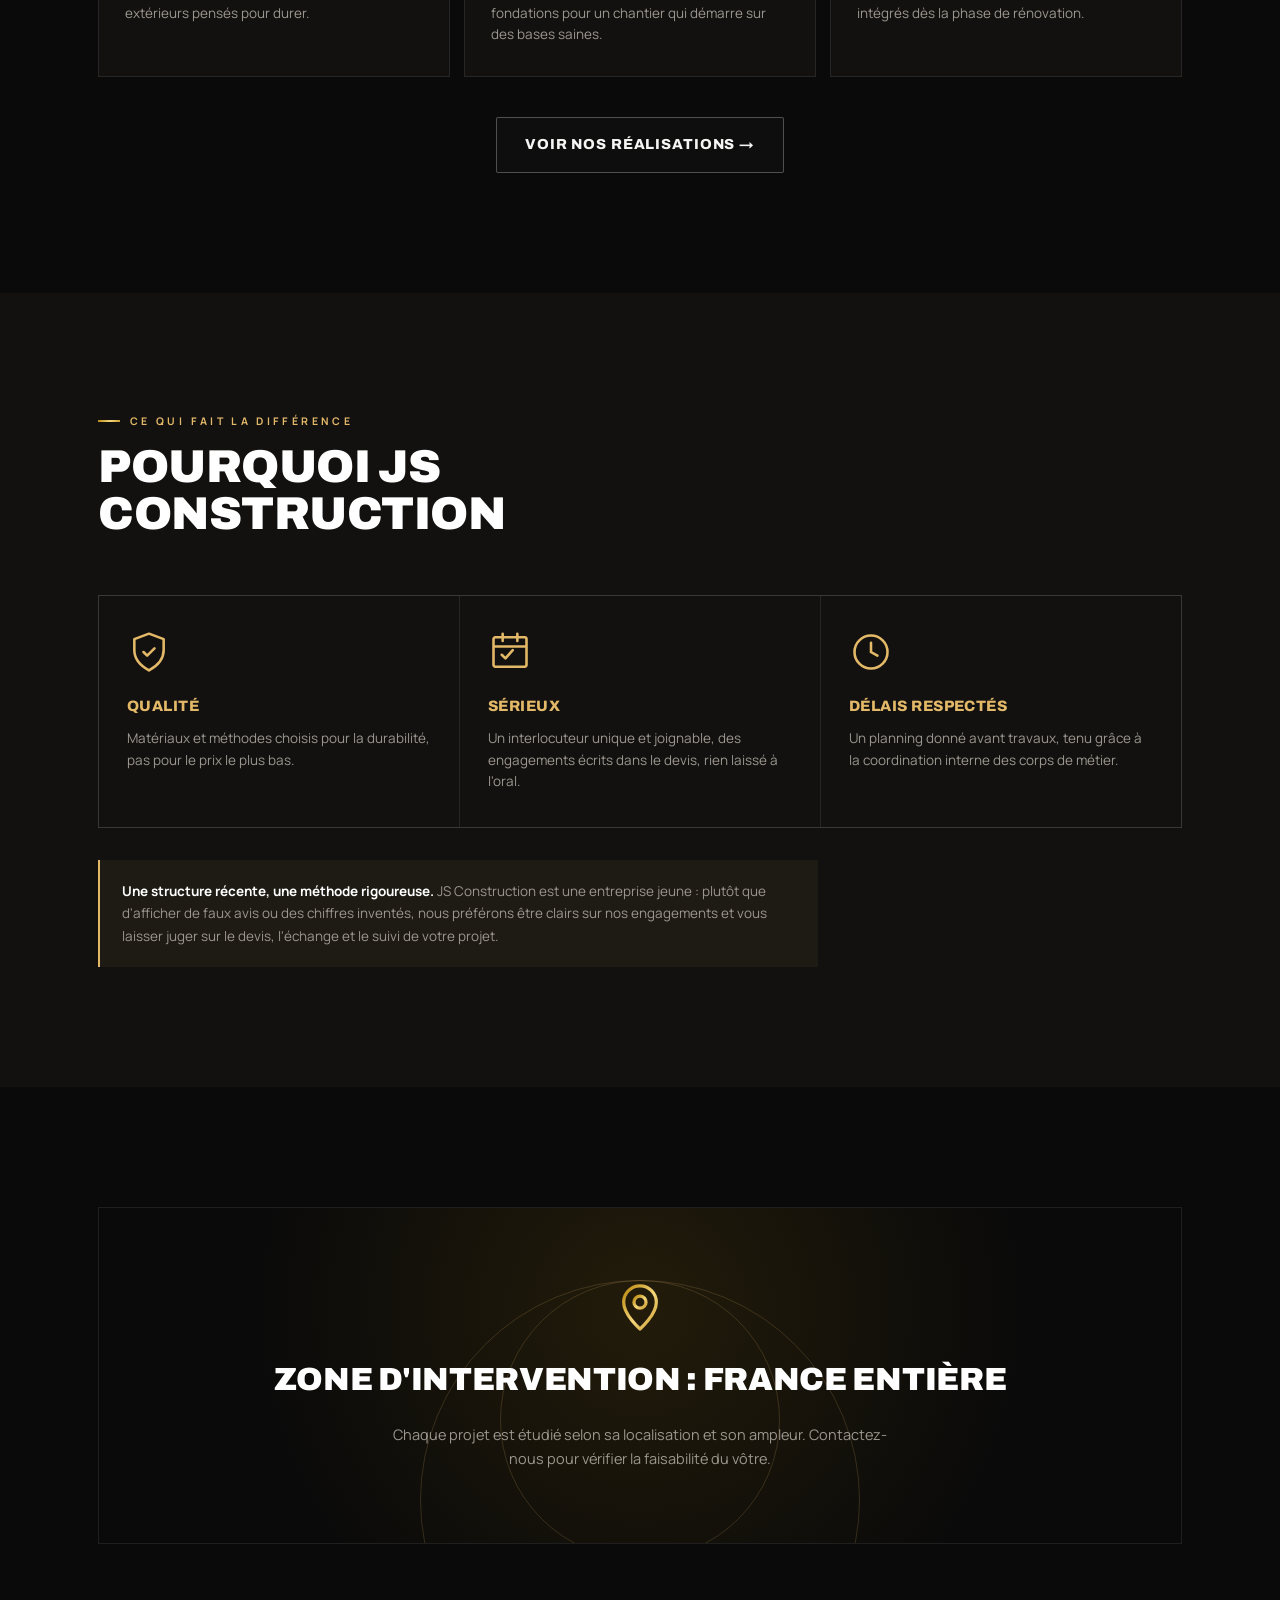
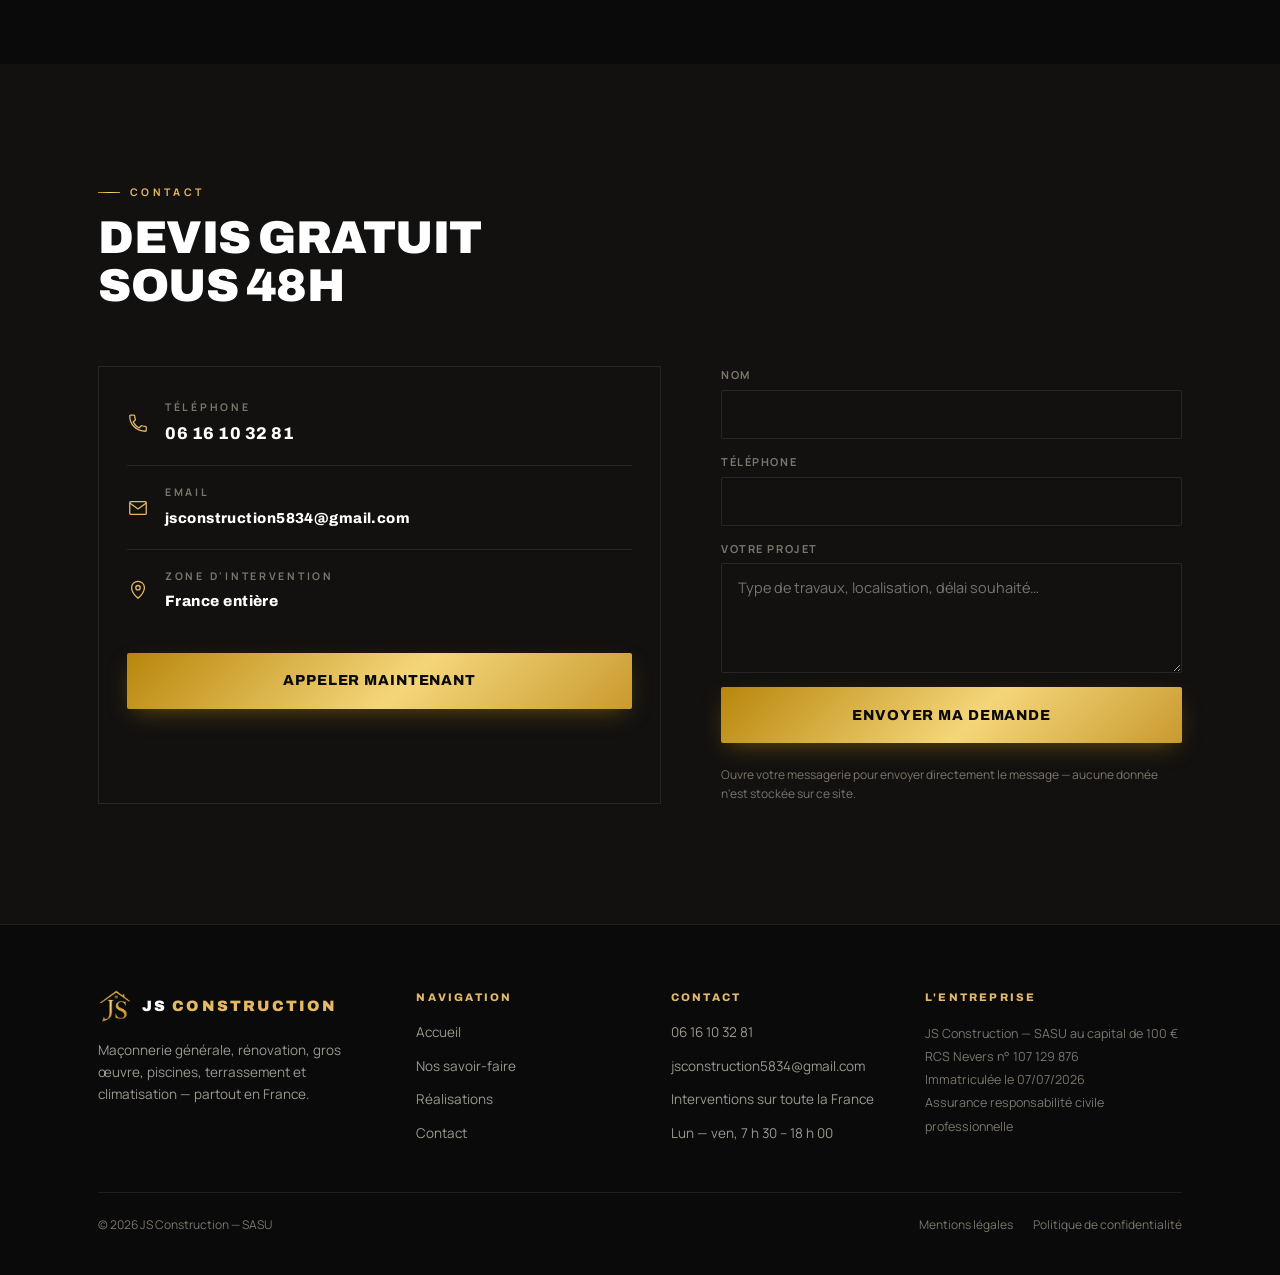
==== commit 202fbe5c: "Corrige le chevauchement du logo et du bouton Devis gratuit sur mobile etroit" ====
--- a/index.html
+++ b/index.html
@@ -184,7 +184,7 @@
     </nav>
     <div class="header-cta">
       <a class="phone" href="tel:+33616103281">06 16 10 32 81</a>
-      <a class="btn btn-primary" href="#contact">Devis gratuit</a>
+      <a class="btn btn-primary" href="#contact">Devis<span class="cta-full"> gratuit</span></a>
     </div>
   </div>
 </header>
--- a/assets/site.css
+++ b/assets/site.css
@@ -114,13 +114,25 @@
   }
   nav.desktop-nav a:hover,nav.desktop-nav a.active{color:var(--gold-accent)}
 }
-.header-cta{display:flex;align-items:center;gap:14px}
+.header-cta{display:flex;align-items:center;gap:14px;flex-shrink:0}
 .header-cta a.phone{
   display:none;
   font-family:'Archivo',Helvetica,sans-serif;font-weight:800;font-size:14px;letter-spacing:.03em;color:#fff;
 }
 @media(min-width:640px){.header-cta a.phone{display:inline}}
 .header-cta .btn{min-height:44px;padding:0 18px;font-size:12.5px}
+
+/* Header brand + CTA button: keep them from colliding on narrow phones */
+.header-inner{gap:10px}
+.brand{min-width:0;flex-shrink:1}
+.brand-word{white-space:nowrap;overflow:hidden;text-overflow:ellipsis}
+@media(max-width:479px){
+  .brand img{width:26px;height:26px}
+  .brand-word{font-size:13px;letter-spacing:.08em}
+  .header-cta{gap:8px}
+  .header-cta .btn{padding:0 12px;font-size:10.5px;min-height:40px}
+  .header-cta .cta-full{display:none}
+}
 
 /* ===== Page header (sub-pages) ===== */
 .page-header{
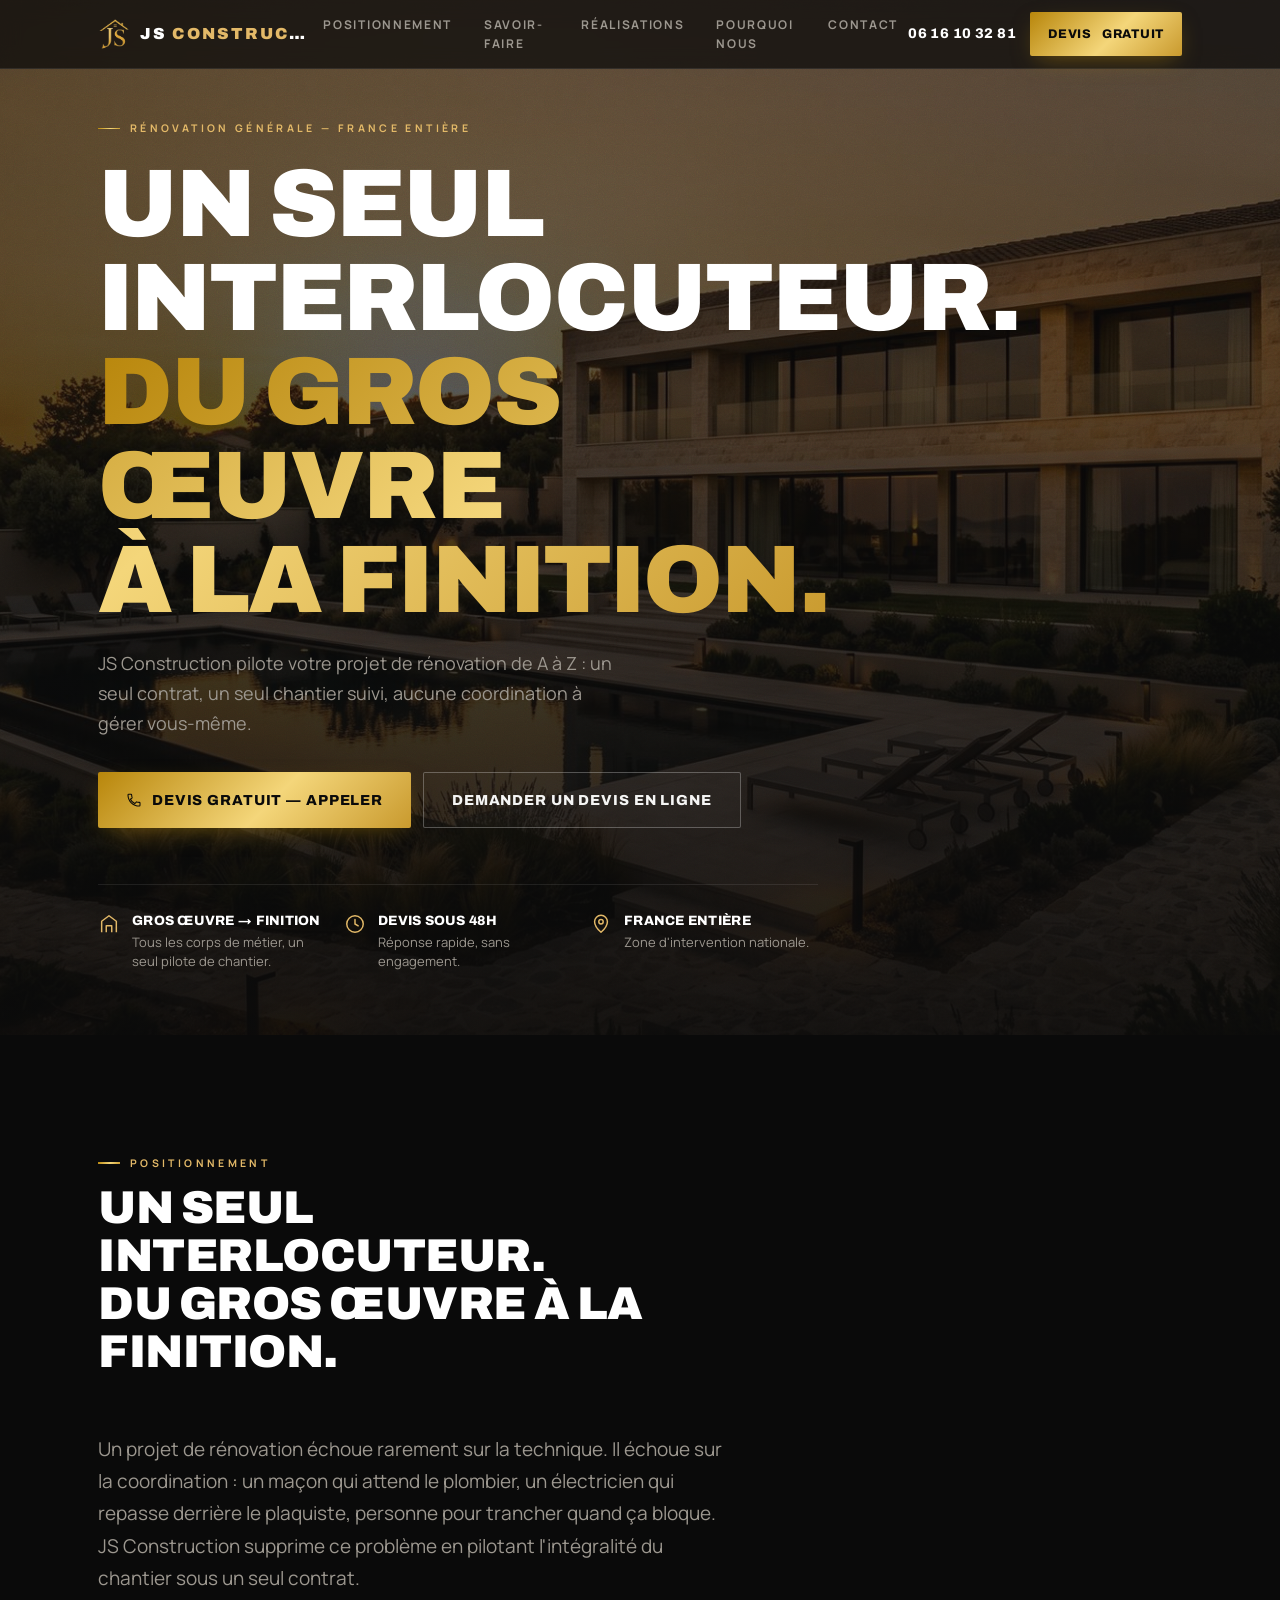
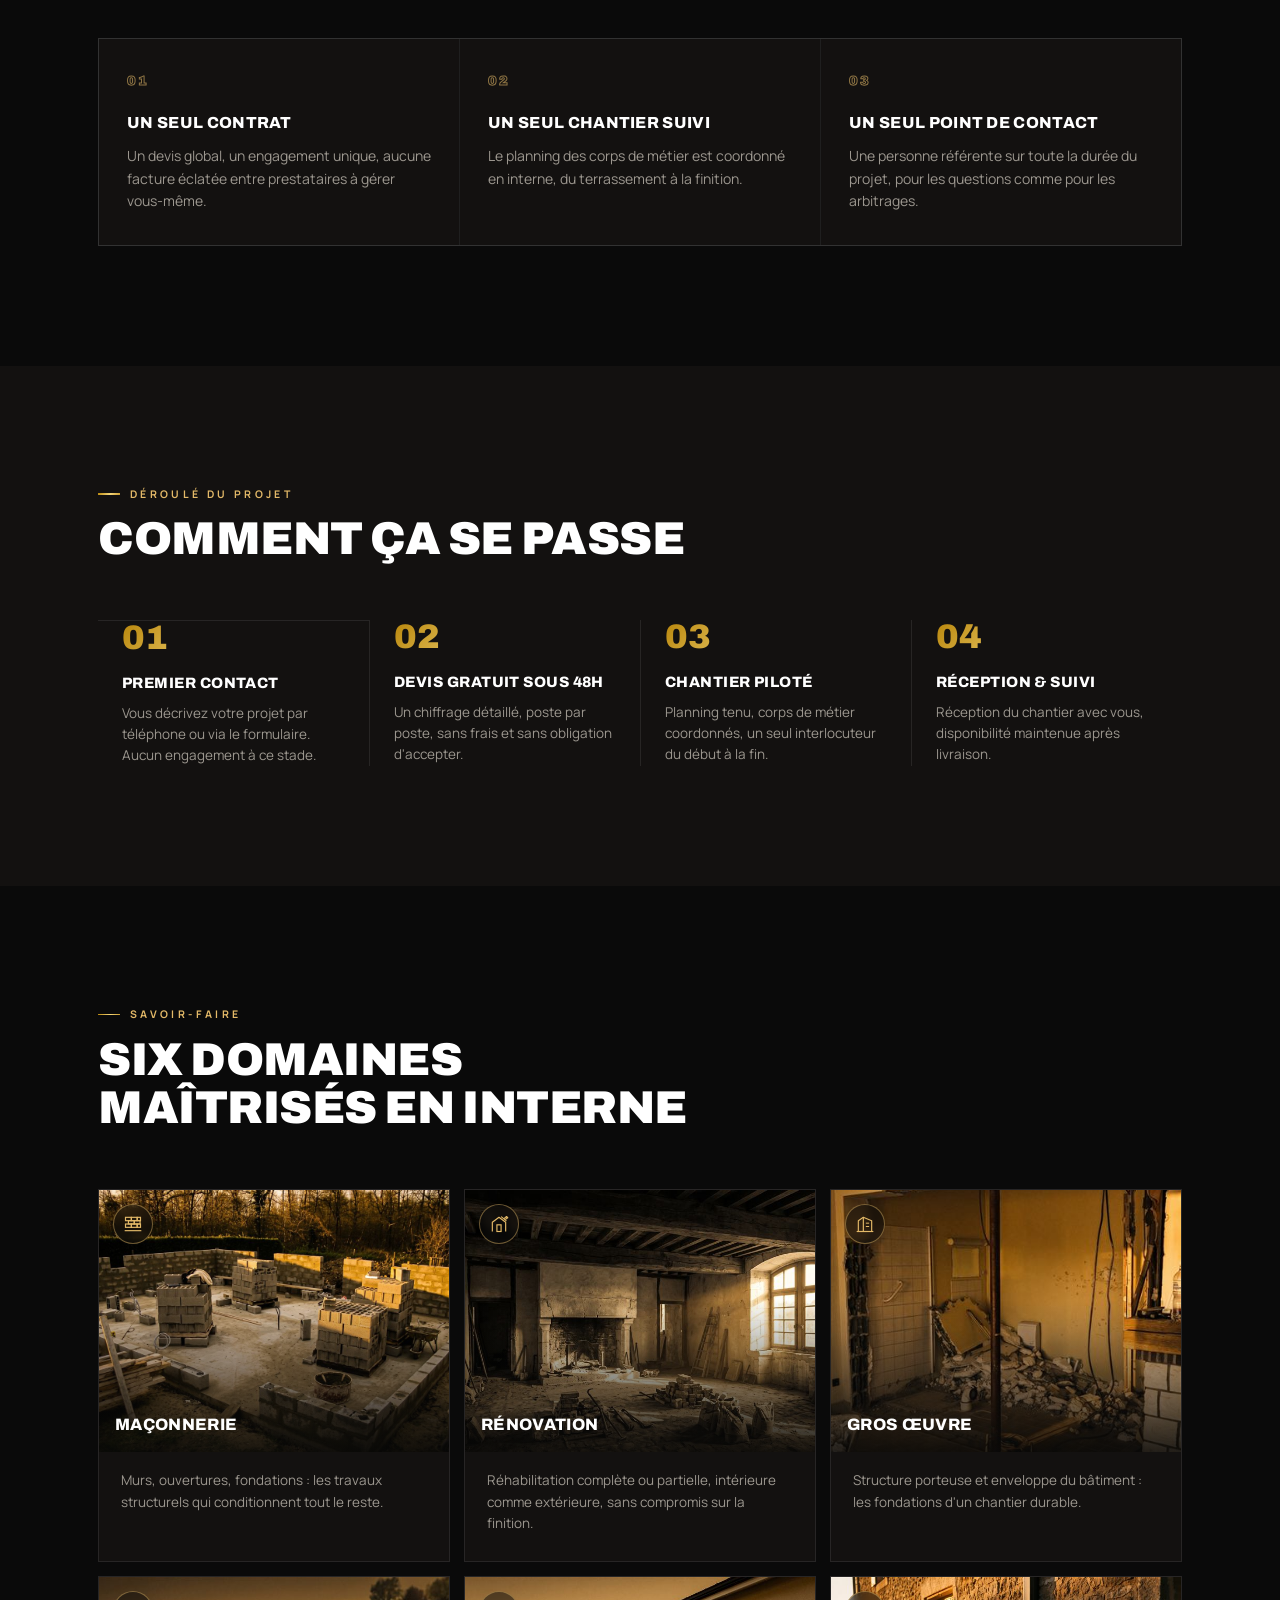
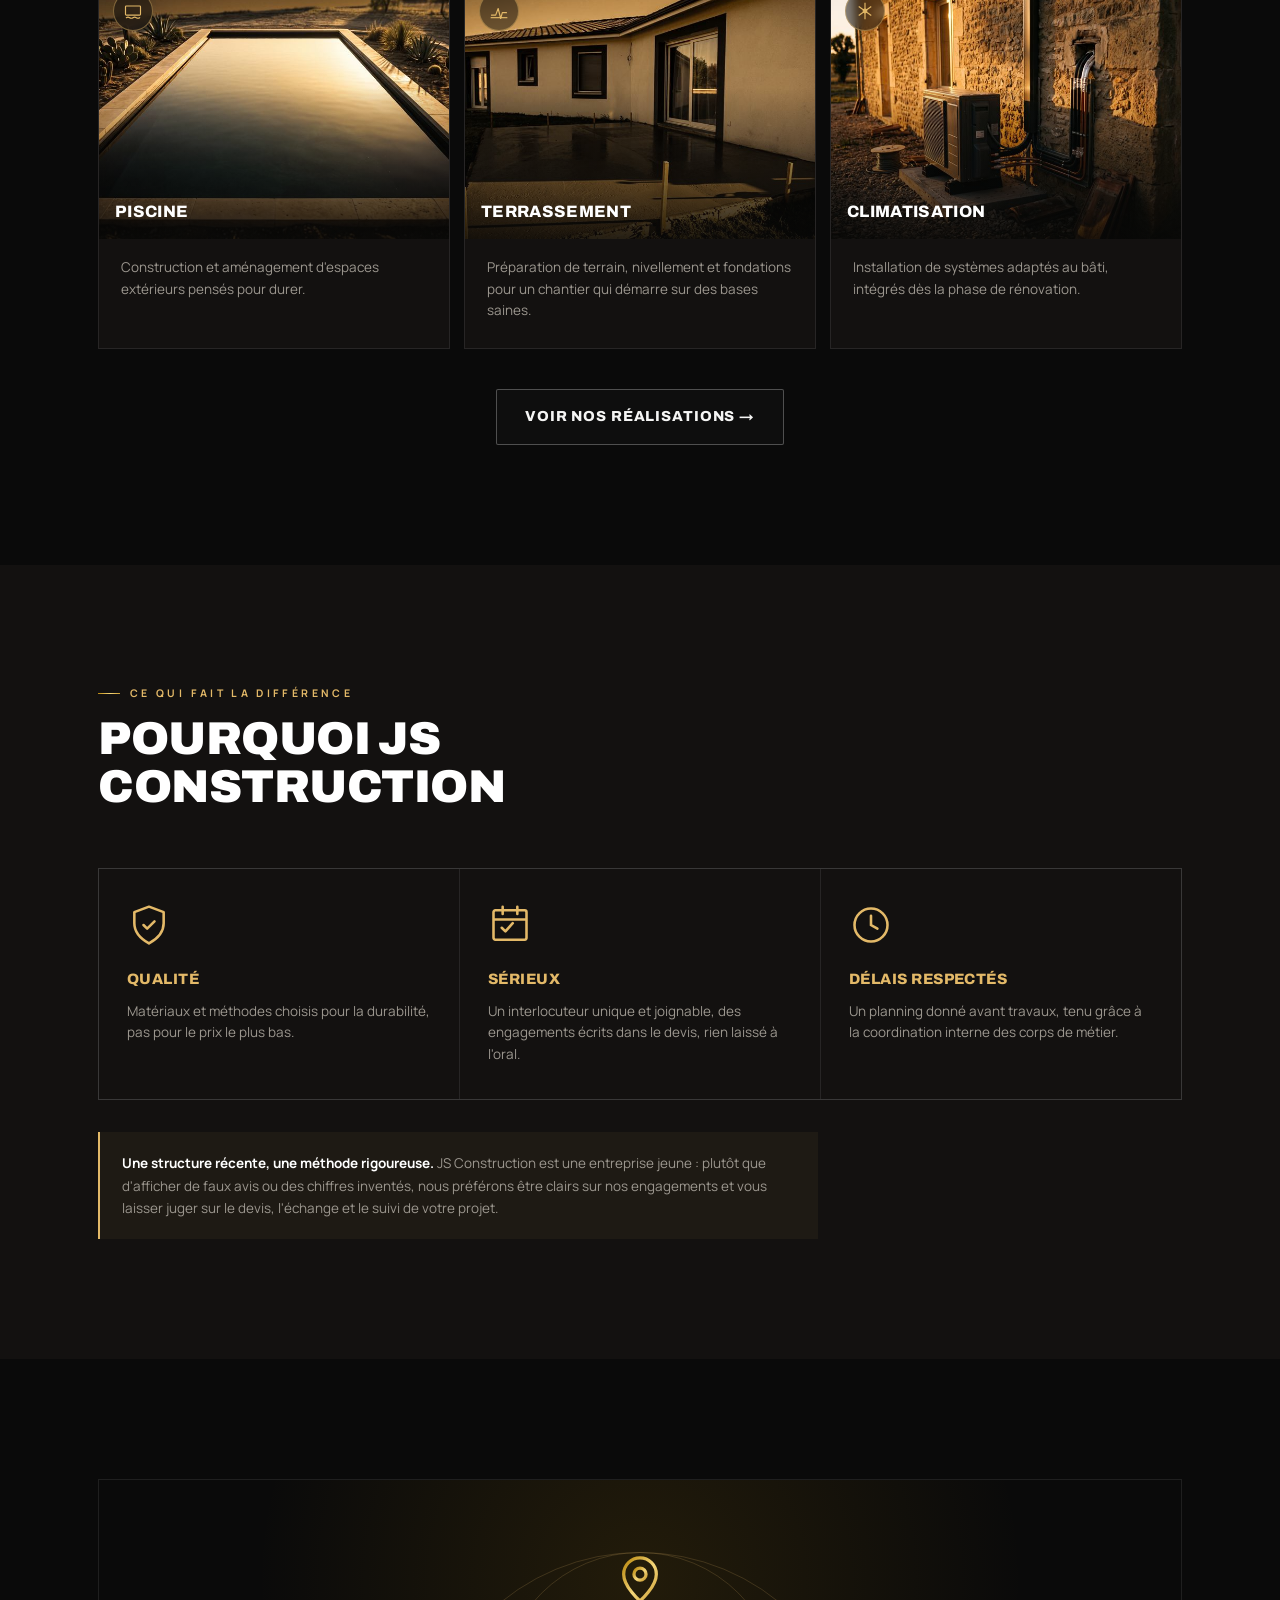
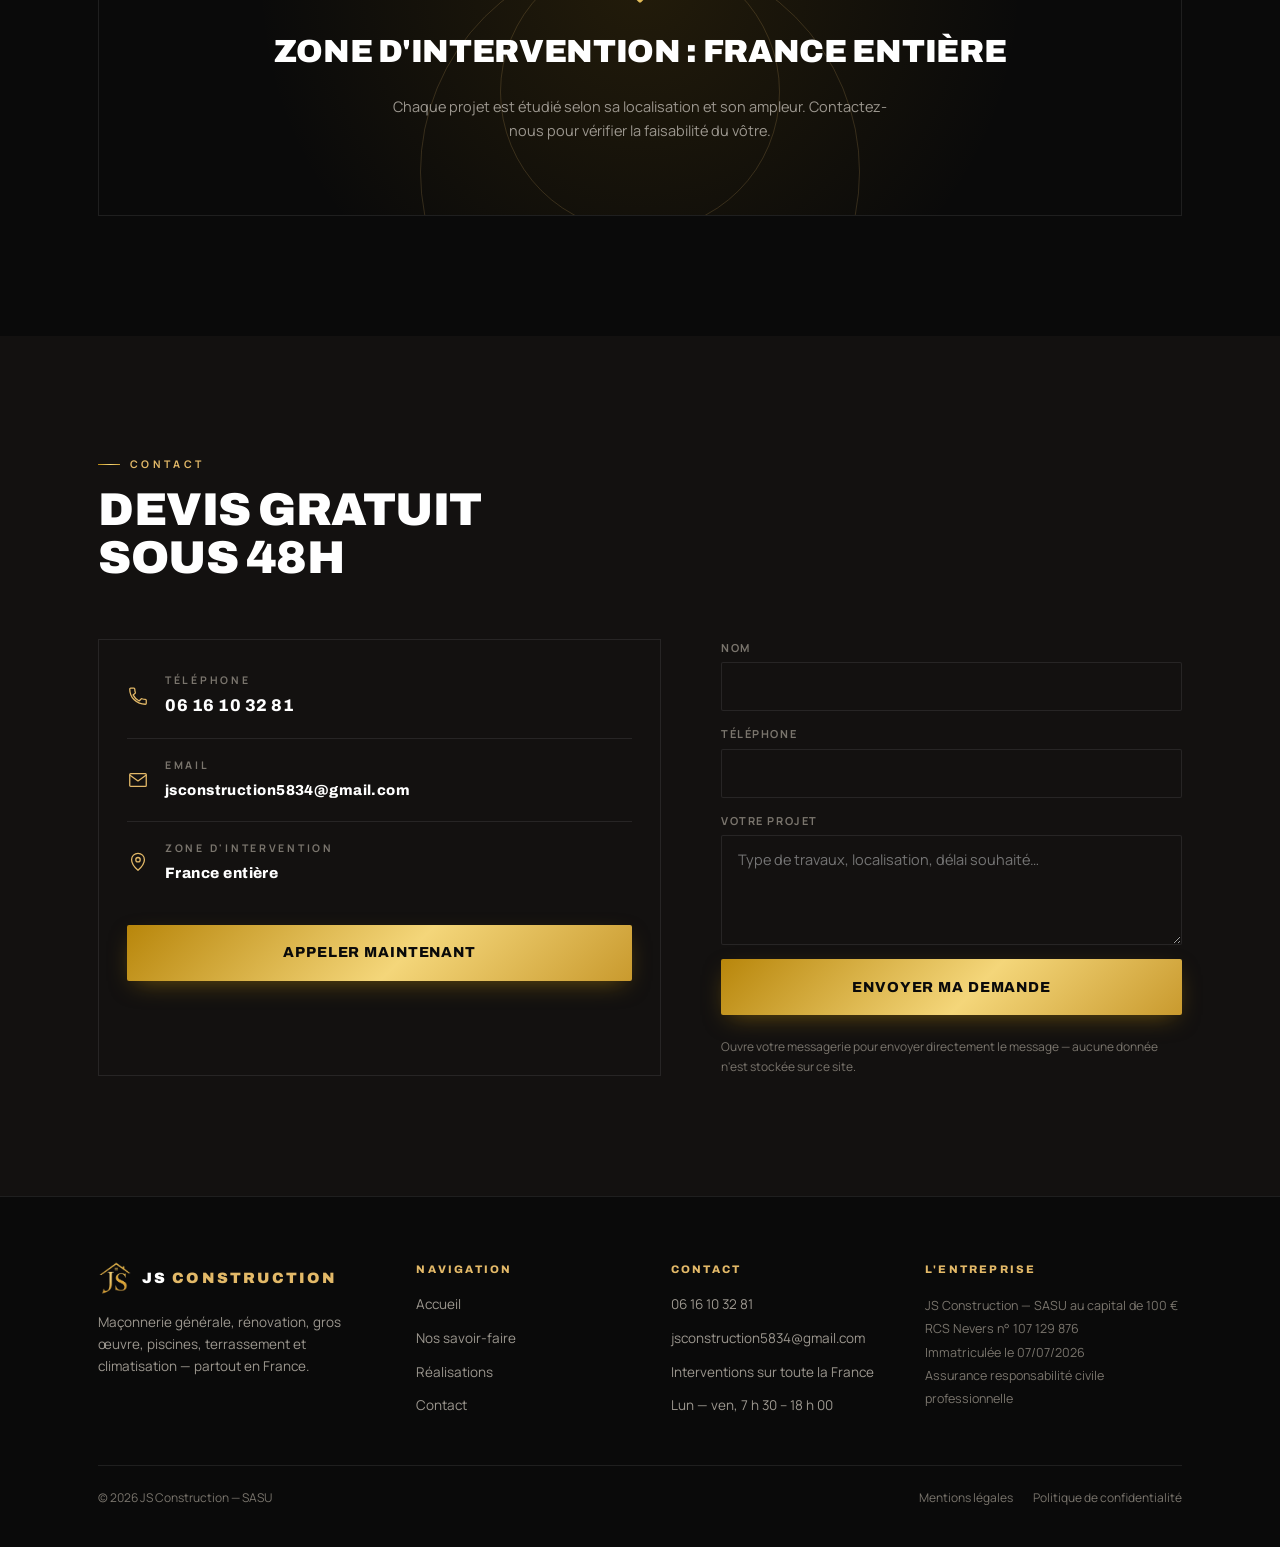
==== commit 8af5b409: "Integre des photos IA (hero + 6 cartes savoir-faire) reprises du site principal" ====
--- a/index.html
+++ b/index.html
@@ -18,19 +18,17 @@
   display:flex;flex-direction:column;justify-content:center;
   padding-top:120px;padding-bottom:64px;
   overflow:hidden;
+  background-image:url('assets/photos/hero.jpg');
+  background-size:cover;
+  background-position:center 60%;
 }
 .hero::before{
   content:"";position:absolute;inset:0;
   background:
-    radial-gradient(ellipse 90% 60% at 50% -10%, rgba(184,134,11,.22), transparent 60%),
-    radial-gradient(ellipse 60% 50% at 100% 100%, rgba(201,154,46,.12), transparent 60%);
+    linear-gradient(180deg, rgba(10,10,10,.58) 0%, rgba(10,10,10,.72) 45%, rgba(10,10,10,.94) 100%),
+    radial-gradient(ellipse 70% 55% at 8% 15%, rgba(184,134,11,.16), transparent 60%);
   pointer-events:none;
 }
-.hero-mark{
-  position:absolute;top:50%;right:-8%;transform:translateY(-50%);
-  width:640px;max-width:80vw;opacity:.9;pointer-events:none;
-}
-@media(min-width:1024px){.hero-mark{right:-4%;width:760px}}
 .hero-content{position:relative;z-index:2}
 .hero .eyebrow{margin-bottom:20px}
 .hero h1{
@@ -96,17 +94,26 @@
 @media(min-width:640px){.grid-sf{grid-template-columns:repeat(2,1fr)}}
 @media(min-width:1024px){.grid-sf{grid-template-columns:repeat(3,1fr)}}
 .card-sf{
-  background:var(--panel);border:1px solid var(--line);padding:30px 26px;
-  transition:border-color .25s ease, transform .25s ease, background .25s ease;
-}
-.card-sf:hover{border-color:rgba(227,185,104,.45);background:var(--panel-2);transform:translateY(-3px)}
+  background:var(--panel);border:1px solid var(--line);overflow:hidden;
+  transition:border-color .25s ease, transform .25s ease;
+}
+.card-sf:hover{border-color:rgba(227,185,104,.45);transform:translateY(-3px)}
+.card-sf .photo{position:relative;aspect-ratio:4/3;overflow:hidden}
+.card-sf .photo img{width:100%;height:100%;object-fit:cover;display:block;transition:transform .5s ease}
+.card-sf:hover .photo img{transform:scale(1.06)}
+.card-sf .photo::after{content:"";position:absolute;inset:0;background:linear-gradient(180deg,transparent 42%,rgba(8,8,7,.88) 100%)}
 .card-sf .icon-wrap{
-  width:52px;height:52px;border:1px solid rgba(227,185,104,.35);border-radius:50%;
-  display:flex;align-items:center;justify-content:center;margin-bottom:22px;
-}
-.card-sf svg{width:26px;height:26px}
-.card-sf h3{font-size:16.5px;font-weight:800;letter-spacing:.02em;text-transform:uppercase;color:#fff;margin-bottom:10px}
-.card-sf p{font-size:13.5px;color:var(--muted);line-height:1.6}
+  position:absolute;top:14px;left:14px;z-index:1;
+  width:40px;height:40px;border:1px solid rgba(227,185,104,.45);border-radius:50%;
+  display:flex;align-items:center;justify-content:center;background:rgba(10,10,10,.5);backdrop-filter:blur(4px);
+}
+.card-sf svg{width:20px;height:20px}
+.card-sf .photo h3{
+  position:absolute;left:16px;right:16px;bottom:14px;z-index:1;margin:0;
+  font-size:16.5px;font-weight:800;letter-spacing:.02em;text-transform:uppercase;color:#fff;
+}
+.card-sf .body{padding:18px 22px 26px}
+.card-sf p{font-size:13.5px;color:var(--muted);line-height:1.6;margin:0}
 
 /* ===== Réassurance ===== */
 .reasons{display:grid;grid-template-columns:1fr;gap:1px;background:var(--line);border:1px solid var(--line)}
@@ -190,23 +197,7 @@
 </header>
 
 <!-- ===== Hero ===== -->
-<section class="hero blueprint-grid grain" id="accueil">
-  <svg class="hero-mark" viewBox="0 0 600 600" fill="none" xmlns="http://www.w3.org/2000/svg" aria-hidden="true">
-    <defs>
-      <linearGradient id="heroGoldLine" x1="0" y1="0" x2="1" y2="1">
-        <stop offset="0%" stop-color="#B8860B"/>
-        <stop offset="55%" stop-color="#F4D67A"/>
-        <stop offset="100%" stop-color="#C99A2E"/>
-      </linearGradient>
-    </defs>
-    <path d="M300 118 L482 246 L482 460 L118 460 L118 246 Z" stroke="url(#heroGoldLine)" stroke-width="2" opacity=".55"/>
-    <path d="M300 60 L540 230 L540 500 L60 500 L60 230 Z" stroke="url(#heroGoldLine)" stroke-width="1" opacity=".25"/>
-    <line x1="300" y1="118" x2="300" y2="60" stroke="url(#heroGoldLine)" stroke-width="1" opacity=".3"/>
-    <circle cx="300" cy="118" r="3" fill="#F4D67A" opacity=".7"/>
-    <circle cx="482" cy="246" r="3" fill="#F4D67A" opacity=".5"/>
-    <circle cx="118" cy="246" r="3" fill="#F4D67A" opacity=".5"/>
-  </svg>
-
+<section class="hero grain" id="accueil">
   <div class="container hero-content">
     <div class="eyebrow" data-reveal>Rénovation générale — France entière</div>
     <h1 data-reveal>Un seul<br>interlocuteur.<br><span class="gold-text">Du gros œuvre<br>à la finition.</span></h1>
@@ -309,51 +300,69 @@
 
     <div class="grid-sf">
       <div class="card-sf" data-reveal>
-        <div class="icon-wrap">
-          <svg viewBox="0 0 24 24" fill="none"><rect x="3" y="4" width="7" height="4" stroke="#E3B968" stroke-width="1.4"/><rect x="10" y="4" width="7" height="4" stroke="#E3B968" stroke-width="1.4"/><rect x="17" y="4" width="4" height="4" stroke="#E3B968" stroke-width="1.4"/><rect x="6.5" y="8" width="7" height="4" stroke="#E3B968" stroke-width="1.4"/><rect x="13.5" y="8" width="7" height="4" stroke="#E3B968" stroke-width="1.4"/><rect x="3" y="12" width="7" height="4" stroke="#E3B968" stroke-width="1.4"/><rect x="10" y="12" width="7" height="4" stroke="#E3B968" stroke-width="1.4"/><rect x="17" y="12" width="4" height="4" stroke="#E3B968" stroke-width="1.4"/><line x1="2" y1="20" x2="22" y2="20" stroke="#E3B968" stroke-width="1.4"/></svg>
-        </div>
-        <h3>Maçonnerie</h3>
-        <p>Murs, ouvertures, fondations : les travaux structurels qui conditionnent tout le reste.</p>
+        <div class="photo">
+          <img src="assets/photos/sf-maconnerie.jpg" alt="Maçonnerie" loading="lazy">
+          <div class="icon-wrap">
+            <svg viewBox="0 0 24 24" fill="none"><rect x="3" y="4" width="7" height="4" stroke="#E3B968" stroke-width="1.4"/><rect x="10" y="4" width="7" height="4" stroke="#E3B968" stroke-width="1.4"/><rect x="17" y="4" width="4" height="4" stroke="#E3B968" stroke-width="1.4"/><rect x="6.5" y="8" width="7" height="4" stroke="#E3B968" stroke-width="1.4"/><rect x="13.5" y="8" width="7" height="4" stroke="#E3B968" stroke-width="1.4"/><rect x="3" y="12" width="7" height="4" stroke="#E3B968" stroke-width="1.4"/><rect x="10" y="12" width="7" height="4" stroke="#E3B968" stroke-width="1.4"/><rect x="17" y="12" width="4" height="4" stroke="#E3B968" stroke-width="1.4"/><line x1="2" y1="20" x2="22" y2="20" stroke="#E3B968" stroke-width="1.4"/></svg>
+          </div>
+          <h3>Maçonnerie</h3>
+        </div>
+        <div class="body"><p>Murs, ouvertures, fondations : les travaux structurels qui conditionnent tout le reste.</p></div>
       </div>
 
       <div class="card-sf" data-reveal>
-        <div class="icon-wrap">
-          <svg viewBox="0 0 24 24" fill="none"><path d="M4 21V10l8-6 8 6v11" stroke="#E3B968" stroke-width="1.4" stroke-linejoin="round"/><path d="M15 3.5 20.5 8" stroke="#E3B968" stroke-width="1.4" stroke-linecap="round"/><path d="M18 5.5 21 3l1.5 1.5-3 2" stroke="#E3B968" stroke-width="1.4" stroke-linejoin="round"/><rect x="9.5" y="13" width="5" height="8" stroke="#E3B968" stroke-width="1.4"/></svg>
-        </div>
-        <h3>Rénovation</h3>
-        <p>Réhabilitation complète ou partielle, intérieure comme extérieure, sans compromis sur la finition.</p>
+        <div class="photo">
+          <img src="assets/photos/sf-renovation.jpg" alt="Rénovation" loading="lazy">
+          <div class="icon-wrap">
+            <svg viewBox="0 0 24 24" fill="none"><path d="M4 21V10l8-6 8 6v11" stroke="#E3B968" stroke-width="1.4" stroke-linejoin="round"/><path d="M15 3.5 20.5 8" stroke="#E3B968" stroke-width="1.4" stroke-linecap="round"/><path d="M18 5.5 21 3l1.5 1.5-3 2" stroke="#E3B968" stroke-width="1.4" stroke-linejoin="round"/><rect x="9.5" y="13" width="5" height="8" stroke="#E3B968" stroke-width="1.4"/></svg>
+          </div>
+          <h3>Rénovation</h3>
+        </div>
+        <div class="body"><p>Réhabilitation complète ou partielle, intérieure comme extérieure, sans compromis sur la finition.</p></div>
       </div>
 
       <div class="card-sf" data-reveal>
-        <div class="icon-wrap">
-          <svg viewBox="0 0 24 24" fill="none"><path d="M4 21V8l6-4 10 4v13" stroke="#E3B968" stroke-width="1.4" stroke-linejoin="round"/><line x1="10" y1="4" x2="10" y2="21" stroke="#E3B968" stroke-width="1.4"/><line x1="2" y1="21" x2="22" y2="21" stroke="#E3B968" stroke-width="1.4"/><line x1="13" y1="11" x2="17" y2="11" stroke="#E3B968" stroke-width="1.2"/><line x1="13" y1="15" x2="17" y2="15" stroke="#E3B968" stroke-width="1.2"/></svg>
-        </div>
-        <h3>Gros œuvre</h3>
-        <p>Structure porteuse et enveloppe du bâtiment : les fondations d'un chantier durable.</p>
+        <div class="photo">
+          <img src="assets/photos/sf-grosoeuvre.jpg" alt="Gros œuvre" loading="lazy">
+          <div class="icon-wrap">
+            <svg viewBox="0 0 24 24" fill="none"><path d="M4 21V8l6-4 10 4v13" stroke="#E3B968" stroke-width="1.4" stroke-linejoin="round"/><line x1="10" y1="4" x2="10" y2="21" stroke="#E3B968" stroke-width="1.4"/><line x1="2" y1="21" x2="22" y2="21" stroke="#E3B968" stroke-width="1.4"/><line x1="13" y1="11" x2="17" y2="11" stroke="#E3B968" stroke-width="1.2"/><line x1="13" y1="15" x2="17" y2="15" stroke="#E3B968" stroke-width="1.2"/></svg>
+          </div>
+          <h3>Gros œuvre</h3>
+        </div>
+        <div class="body"><p>Structure porteuse et enveloppe du bâtiment : les fondations d'un chantier durable.</p></div>
       </div>
 
       <div class="card-sf" data-reveal>
-        <div class="icon-wrap">
-          <svg viewBox="0 0 24 24" fill="none"><rect x="3" y="6" width="18" height="11" rx="1" stroke="#E3B968" stroke-width="1.4"/><path d="M4 20c1.5-1 2.5-1 4 0s2.5 1 4 0 2.5-1 4 0 2.5 1 4 0" stroke="#E3B968" stroke-width="1.4" stroke-linecap="round"/></svg>
-        </div>
-        <h3>Piscine</h3>
-        <p>Construction et aménagement d'espaces extérieurs pensés pour durer.</p>
+        <div class="photo">
+          <img src="assets/photos/sf-piscine.jpg" alt="Piscine" loading="lazy">
+          <div class="icon-wrap">
+            <svg viewBox="0 0 24 24" fill="none"><rect x="3" y="6" width="18" height="11" rx="1" stroke="#E3B968" stroke-width="1.4"/><path d="M4 20c1.5-1 2.5-1 4 0s2.5 1 4 0 2.5-1 4 0 2.5 1 4 0" stroke="#E3B968" stroke-width="1.4" stroke-linecap="round"/></svg>
+          </div>
+          <h3>Piscine</h3>
+        </div>
+        <div class="body"><p>Construction et aménagement d'espaces extérieurs pensés pour durer.</p></div>
       </div>
 
       <div class="card-sf" data-reveal>
-        <div class="icon-wrap">
-          <svg viewBox="0 0 24 24" fill="none"><path d="M3 17h5l3-8 3 12 2-7h5" stroke="#E3B968" stroke-width="1.4" stroke-linejoin="round" stroke-linecap="round"/><line x1="2" y1="20" x2="22" y2="20" stroke="#E3B968" stroke-width="1.4"/></svg>
-        </div>
-        <h3>Terrassement</h3>
-        <p>Préparation de terrain, nivellement et fondations pour un chantier qui démarre sur des bases saines.</p>
+        <div class="photo">
+          <img src="assets/photos/sf-terrassement.jpg" alt="Terrassement" loading="lazy">
+          <div class="icon-wrap">
+            <svg viewBox="0 0 24 24" fill="none"><path d="M3 17h5l3-8 3 12 2-7h5" stroke="#E3B968" stroke-width="1.4" stroke-linejoin="round" stroke-linecap="round"/><line x1="2" y1="20" x2="22" y2="20" stroke="#E3B968" stroke-width="1.4"/></svg>
+          </div>
+          <h3>Terrassement</h3>
+        </div>
+        <div class="body"><p>Préparation de terrain, nivellement et fondations pour un chantier qui démarre sur des bases saines.</p></div>
       </div>
 
       <div class="card-sf" data-reveal>
-        <div class="icon-wrap">
-          <svg viewBox="0 0 24 24" fill="none"><line x1="12" y1="2" x2="12" y2="22" stroke="#E3B968" stroke-width="1.4"/><line x1="4.5" y1="6.5" x2="19.5" y2="17.5" stroke="#E3B968" stroke-width="1.4"/><line x1="19.5" y1="6.5" x2="4.5" y2="17.5" stroke="#E3B968" stroke-width="1.4"/><circle cx="12" cy="12" r="2.2" stroke="#E3B968" stroke-width="1.4"/></svg>
-        </div>
-        <h3>Climatisation</h3>
-        <p>Installation de systèmes adaptés au bâti, intégrés dès la phase de rénovation.</p>
+        <div class="photo">
+          <img src="assets/photos/sf-clim.jpg" alt="Climatisation" loading="lazy">
+          <div class="icon-wrap">
+            <svg viewBox="0 0 24 24" fill="none"><line x1="12" y1="2" x2="12" y2="22" stroke="#E3B968" stroke-width="1.4"/><line x1="4.5" y1="6.5" x2="19.5" y2="17.5" stroke="#E3B968" stroke-width="1.4"/><line x1="19.5" y1="6.5" x2="4.5" y2="17.5" stroke="#E3B968" stroke-width="1.4"/><circle cx="12" cy="12" r="2.2" stroke="#E3B968" stroke-width="1.4"/></svg>
+          </div>
+          <h3>Climatisation</h3>
+        </div>
+        <div class="body"><p>Installation de systèmes adaptés au bâti, intégrés dès la phase de rénovation.</p></div>
       </div>
     </div>
 
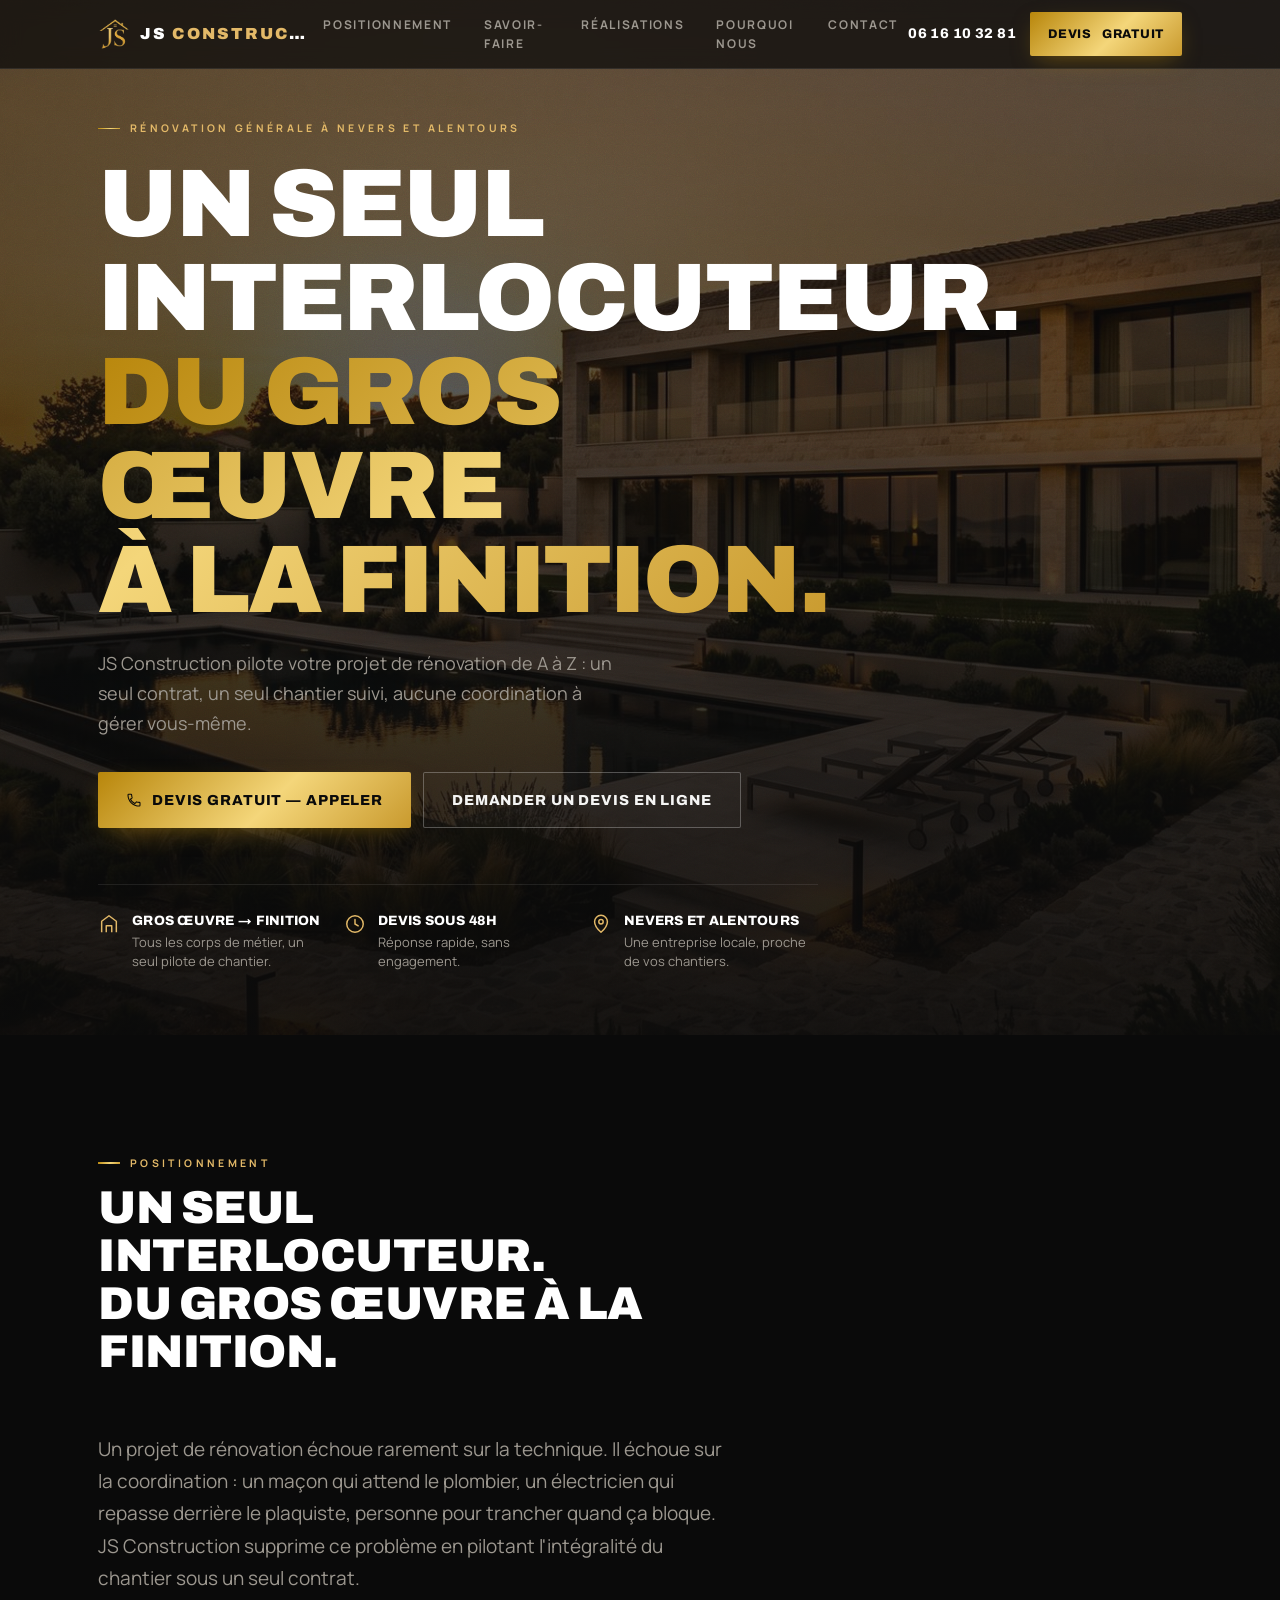
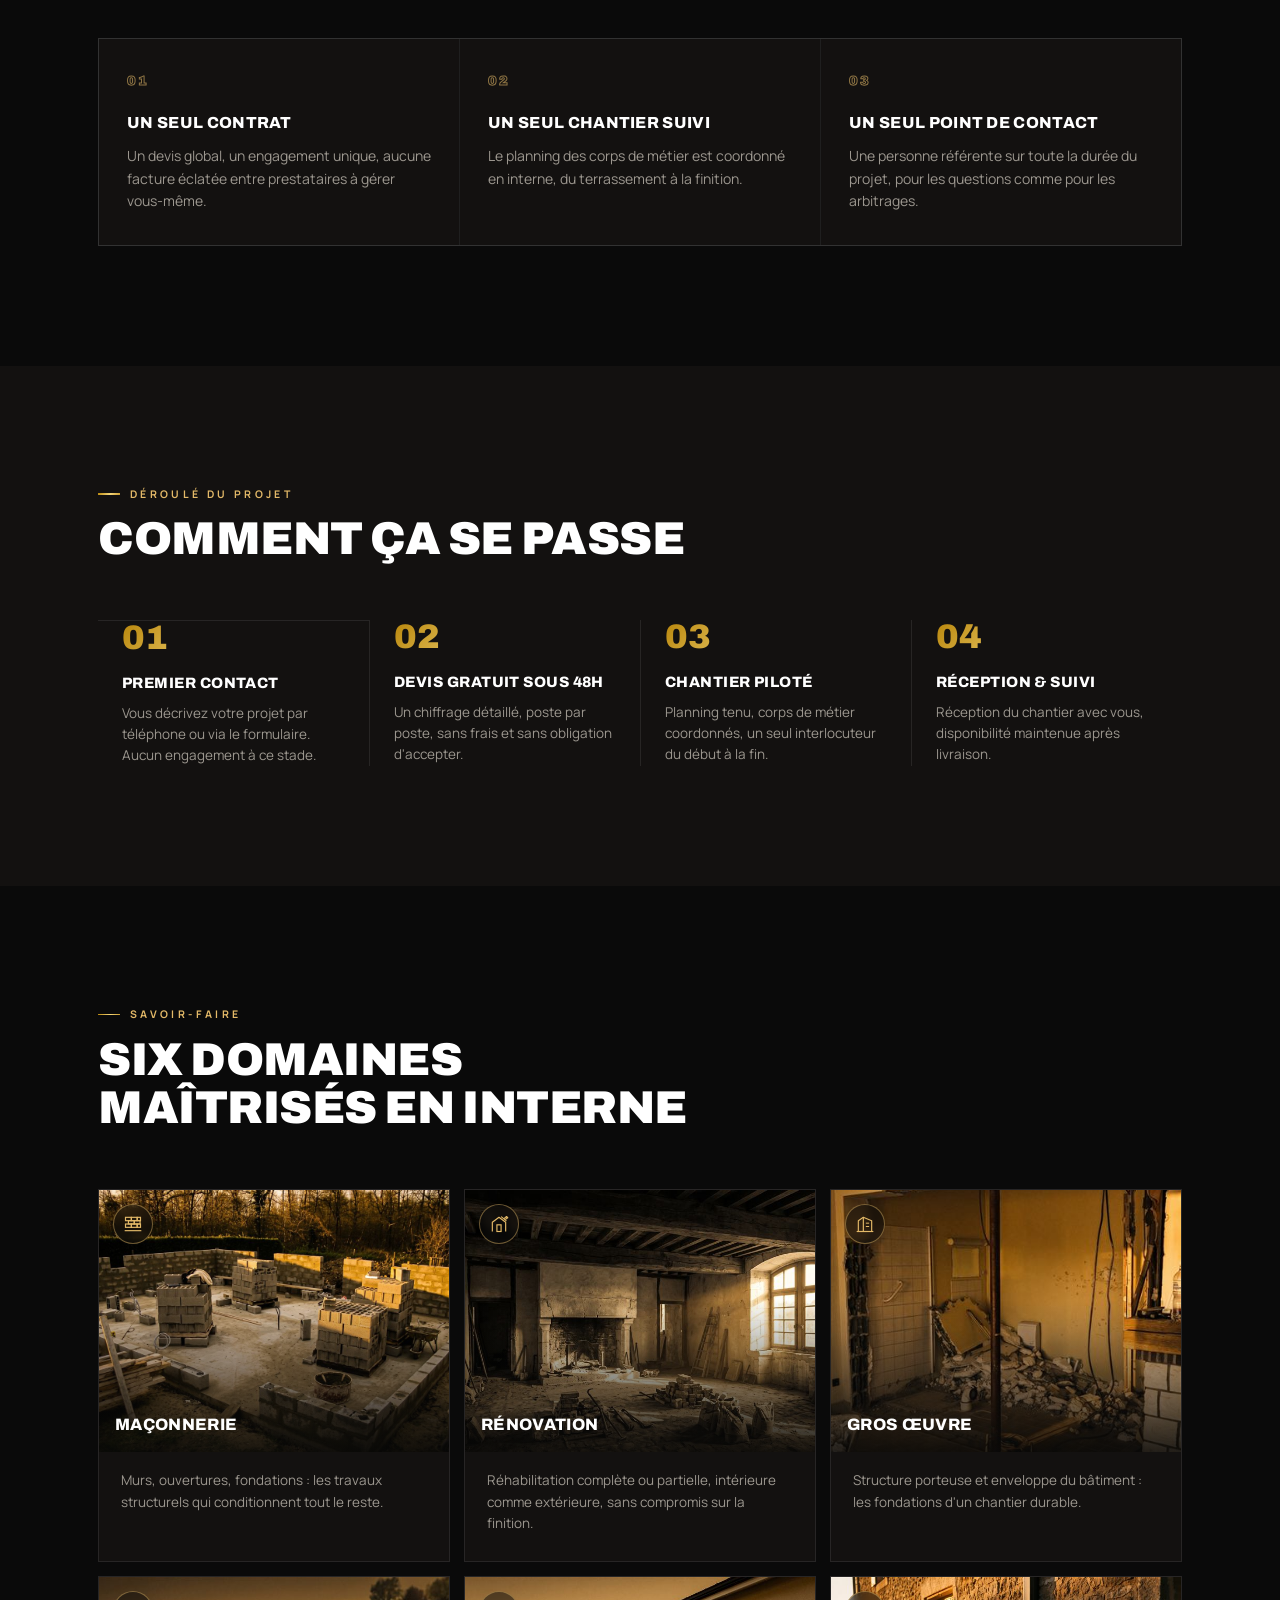
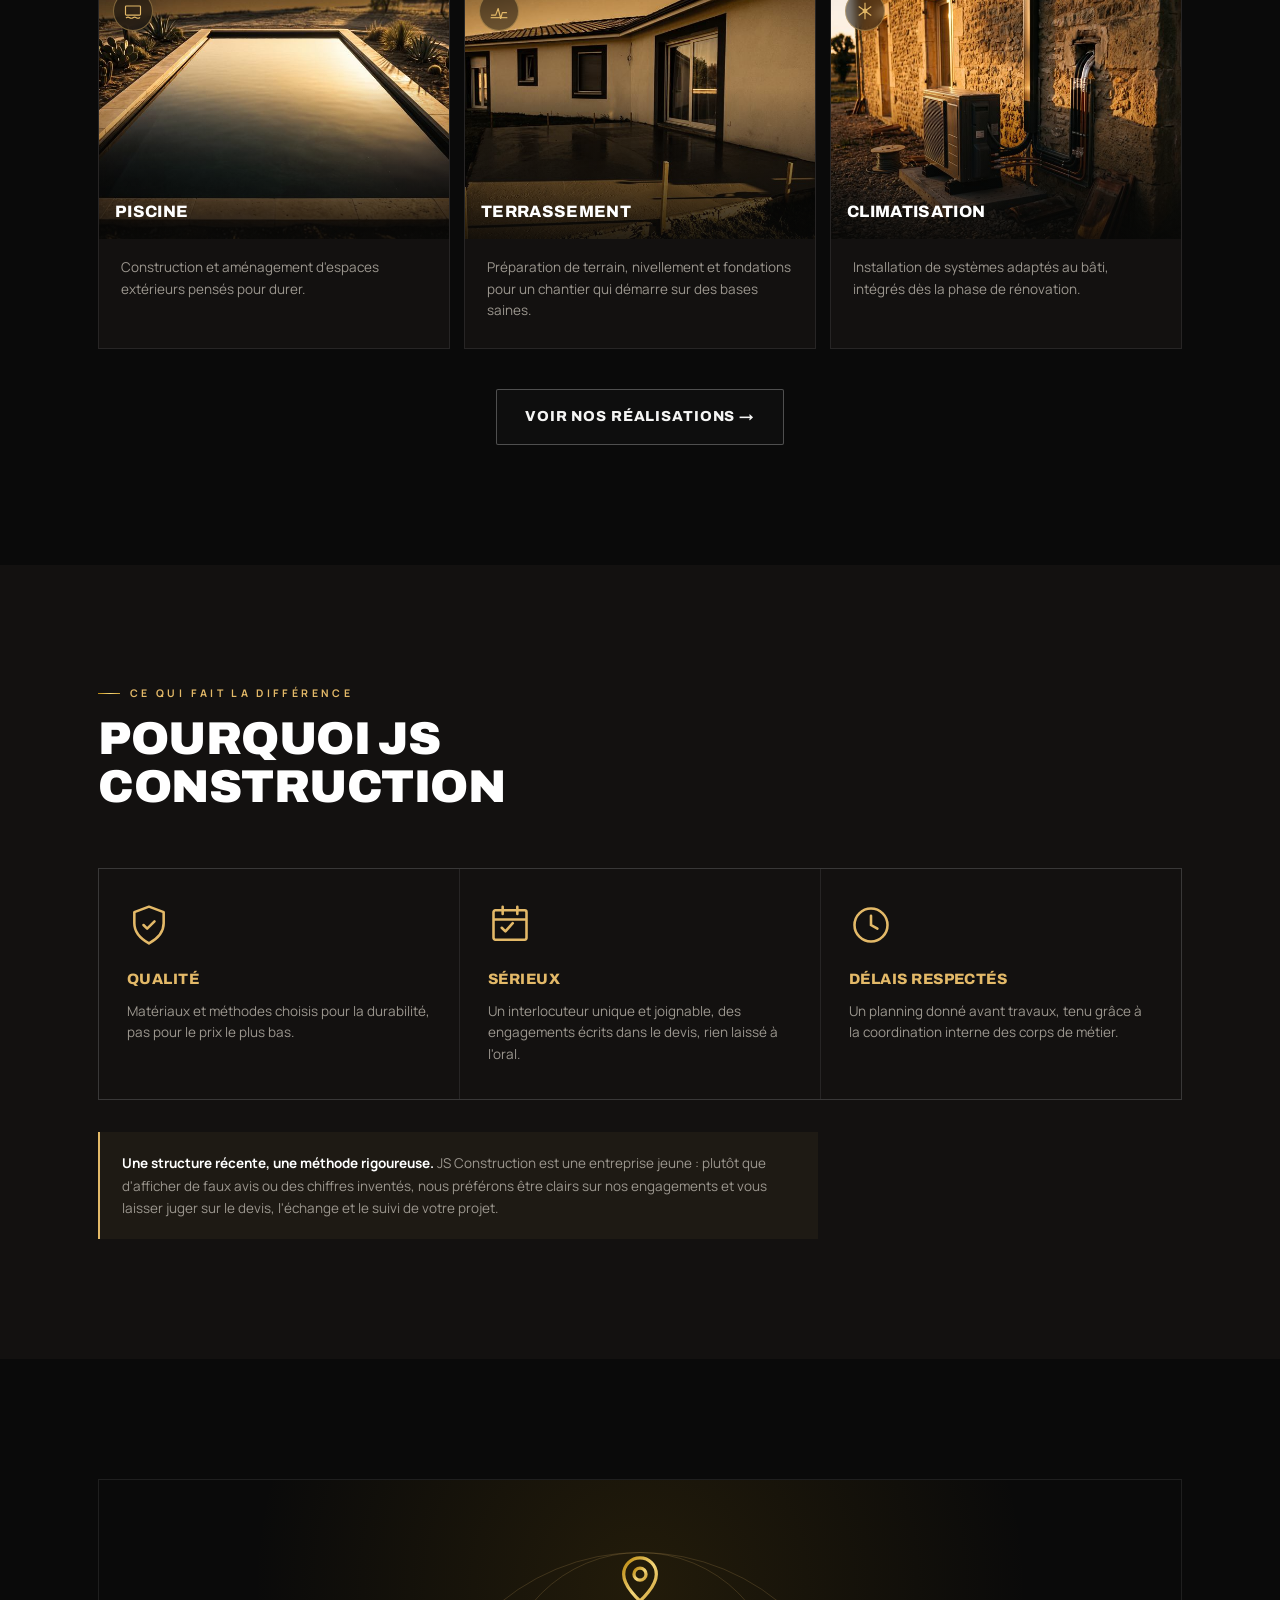
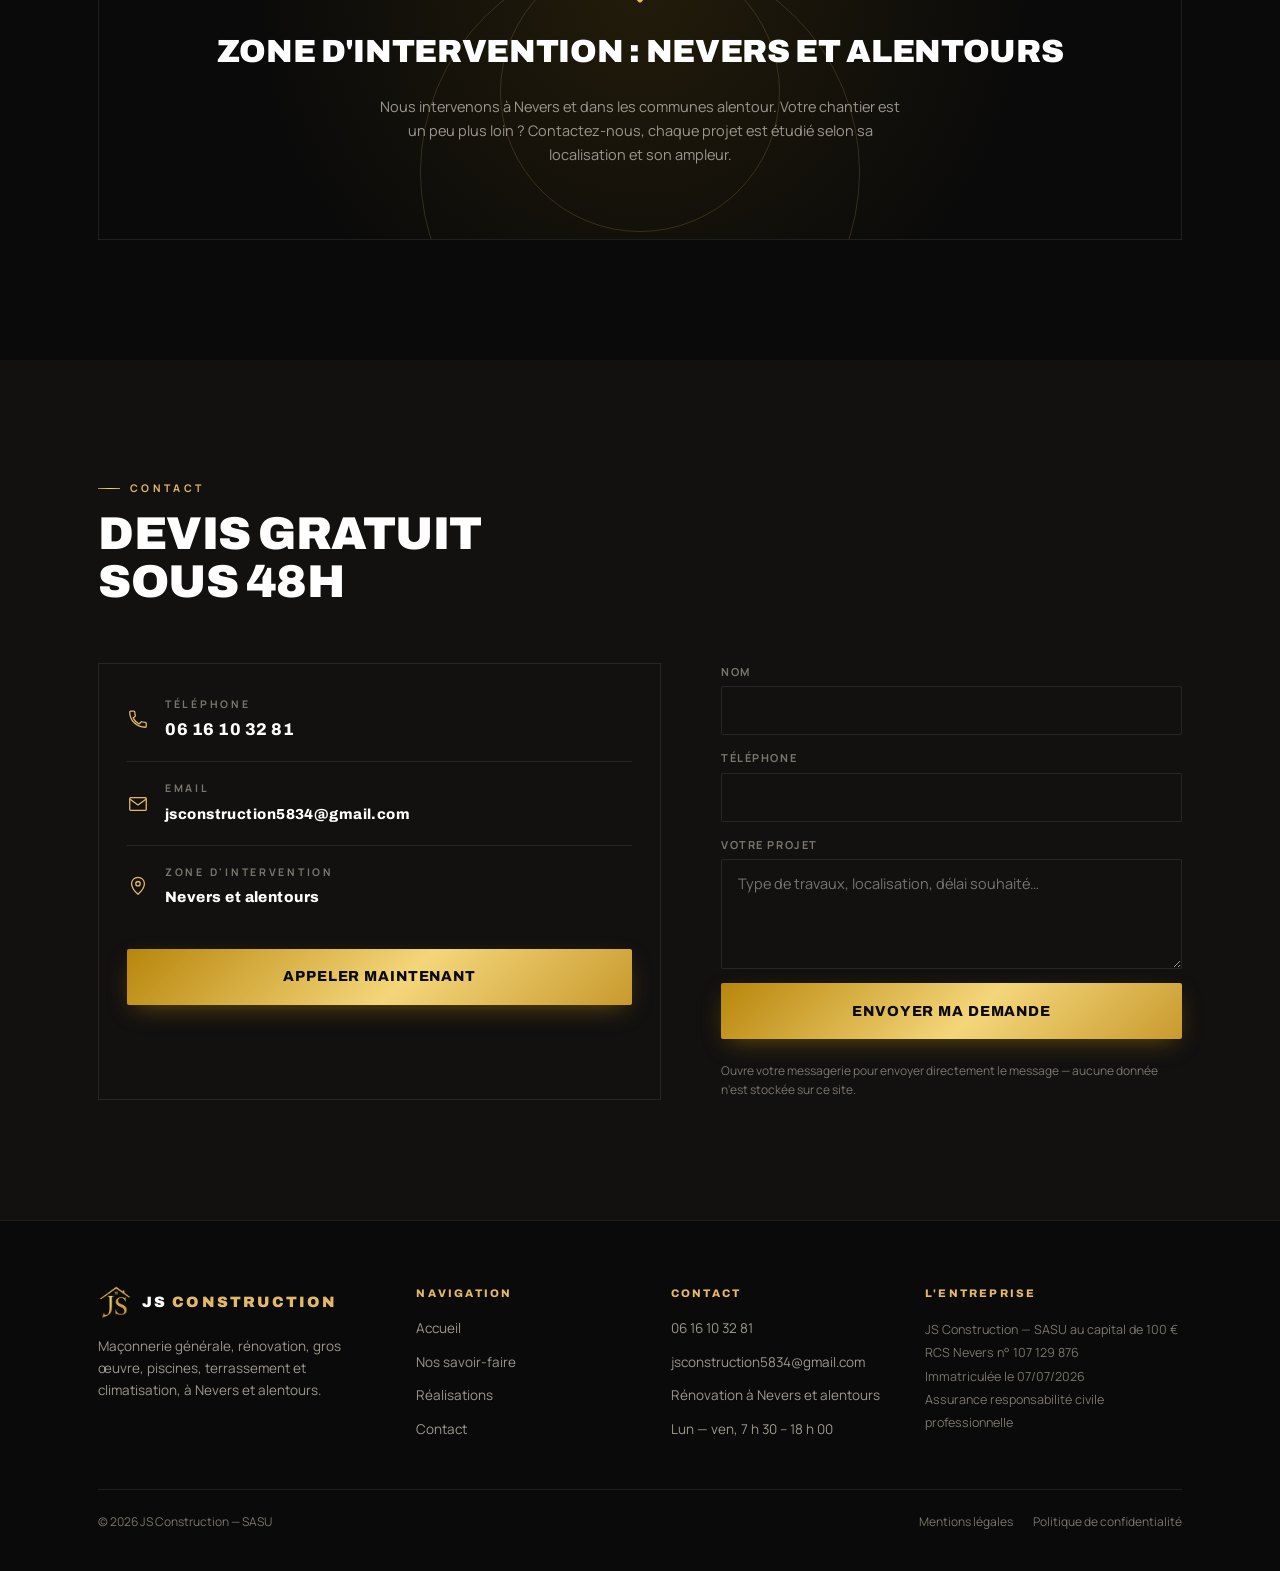
==== commit 457531da: "SEO local Nevers : zone d'intervention, meta, Schema, page renovation-nevers Recentre le site sur Ne" ====
--- a/index.html
+++ b/index.html
@@ -3,8 +3,45 @@
 <head>
 <meta charset="UTF-8">
 <meta name="viewport" content="width=device-width, initial-scale=1, viewport-fit=cover">
-<title>JS Construction — Un seul interlocuteur, du gros œuvre à la finition</title>
-<meta name="description" content="JS Construction pilote votre projet de rénovation de A à Z : maçonnerie, gros œuvre, piscine, terrassement, climatisation. Devis gratuit, intervention partout en France.">
+<title>JS Construction | Rénovation et maçonnerie à Nevers (58)</title>
+<meta name="description" content="Rénovation générale à Nevers et alentours : maçonnerie, gros œuvre, piscine, terrassement, climatisation. Un seul interlocuteur du gros œuvre à la finition. Devis gratuit sous 48 h.">
+<link rel="canonical" href="https://js-construction-renovation.fr/">
+<meta property="og:type" content="website">
+<meta property="og:locale" content="fr_FR">
+<meta property="og:url" content="https://js-construction-renovation.fr/">
+<meta property="og:title" content="JS Construction | Rénovation et maçonnerie à Nevers">
+<meta property="og:description" content="Un seul interlocuteur, du gros œuvre à la finition. Rénovation à Nevers et alentours, devis gratuit sous 48 h.">
+<meta property="og:image" content="https://js-construction-renovation.fr/assets/logo.png">
+<script type="application/ld+json">
+{
+  "@context": "https://schema.org",
+  "@type": "GeneralContractor",
+  "name": "JS Construction",
+  "url": "https://js-construction-renovation.fr/",
+  "logo": "https://js-construction-renovation.fr/assets/logo.png",
+  "description": "Rénovation générale, maçonnerie, gros œuvre, piscines, terrassement et climatisation à Nevers et alentours.",
+  "telephone": "+33616103281",
+  "email": "jsconstruction5834@gmail.com",
+  "address": {
+    "@type": "PostalAddress",
+    "streetAddress": "2 Rue du Moulin à Vent",
+    "postalCode": "58000",
+    "addressLocality": "Nevers",
+    "addressCountry": "FR"
+  },
+  "areaServed": [
+    { "@type": "City", "name": "Nevers" },
+    { "@type": "AdministrativeArea", "name": "Nièvre" }
+  ],
+  "openingHoursSpecification": {
+    "@type": "OpeningHoursSpecification",
+    "dayOfWeek": ["Monday", "Tuesday", "Wednesday", "Thursday", "Friday"],
+    "opens": "07:30",
+    "closes": "18:00"
+  },
+  "knowsAbout": ["Rénovation générale", "Maçonnerie", "Gros œuvre", "Piscines", "Terrassement", "Climatisation"]
+}
+</script>
 <link rel="icon" type="image/png" href="assets/logo.png">
 <link rel="preconnect" href="https://fonts.googleapis.com">
 <link rel="preconnect" href="https://fonts.gstatic.com" crossorigin>
@@ -199,7 +236,7 @@
 <!-- ===== Hero ===== -->
 <section class="hero grain" id="accueil">
   <div class="container hero-content">
-    <div class="eyebrow" data-reveal>Rénovation générale — France entière</div>
+    <div class="eyebrow" data-reveal>Rénovation générale à Nevers et alentours</div>
     <h1 data-reveal>Un seul<br>interlocuteur.<br><span class="gold-text">Du gros œuvre<br>à la finition.</span></h1>
     <p class="sub" data-reveal>JS Construction pilote votre projet de rénovation de A à Z : un seul contrat, un seul chantier suivi, aucune coordination à gérer vous-même.</p>
 
@@ -222,7 +259,7 @@
       </div>
       <div class="trust-item" data-reveal>
         <svg viewBox="0 0 24 24" fill="none"><path d="M12 21s7-6.1 7-11.5A7 7 0 0 0 5 9.5C5 14.9 12 21 12 21Z" stroke="#E3B968" stroke-width="1.6" stroke-linejoin="round"/><circle cx="12" cy="9.5" r="2.4" stroke="#E3B968" stroke-width="1.6"/></svg>
-        <div><strong>France entière</strong>Zone d'intervention nationale.</div>
+        <div><strong>Nevers et alentours</strong>Une entreprise locale, proche de vos chantiers.</div>
       </div>
     </div>
   </div>
@@ -425,8 +462,8 @@
           </linearGradient>
         </defs>
       </svg>
-      <h3>Zone d'intervention : France entière</h3>
-      <p>Chaque projet est étudié selon sa localisation et son ampleur. Contactez-nous pour vérifier la faisabilité du vôtre.</p>
+      <h3>Zone d'intervention : Nevers et alentours</h3>
+      <p>Nous intervenons à Nevers et dans les communes alentour. Votre chantier est un peu plus loin ? Contactez-nous, chaque projet est étudié selon sa localisation et son ampleur.</p>
     </div>
   </div>
 </section>
@@ -459,7 +496,7 @@
           <svg viewBox="0 0 24 24" fill="none"><path d="M12 21s7-6.1 7-11.5A7 7 0 0 0 5 9.5C5 14.9 12 21 12 21Z" stroke="#E3B968" stroke-width="1.4" stroke-linejoin="round"/><circle cx="12" cy="9.5" r="2.4" stroke="#E3B968" stroke-width="1.4"/></svg>
           <div>
             <div class="label">Zone d'intervention</div>
-            <div class="value" style="font-size:15px">France entière</div>
+            <div class="value" style="font-size:15px">Nevers et alentours</div>
           </div>
         </div>
         <a href="tel:+33616103281" class="btn btn-primary btn-block">Appeler maintenant</a>
@@ -496,7 +533,7 @@
           <img src="assets/logo.png" alt="Logo JS Construction">
           <span class="brand-word">JS <span>CONSTRUCTION</span></span>
         </div>
-        <p class="footer-desc">Maçonnerie générale, rénovation, gros œuvre, piscines, terrassement et climatisation — partout en France.</p>
+        <p class="footer-desc">Maçonnerie générale, rénovation, gros œuvre, piscines, terrassement et climatisation, à Nevers et alentours.</p>
       </div>
 
       <div>
@@ -514,7 +551,7 @@
         <div class="footer-col">
           <a href="tel:+33616103281">06 16 10 32 81</a>
           <a href="mailto:jsconstruction5834@gmail.com">jsconstruction5834@gmail.com</a>
-          <div class="footer-line">Interventions sur toute la France</div>
+          <a href="renovation-nevers.html">Rénovation à Nevers et alentours</a>
           <div class="footer-line">Lun — ven, 7 h 30 – 18 h 00</div>
         </div>
       </div>
